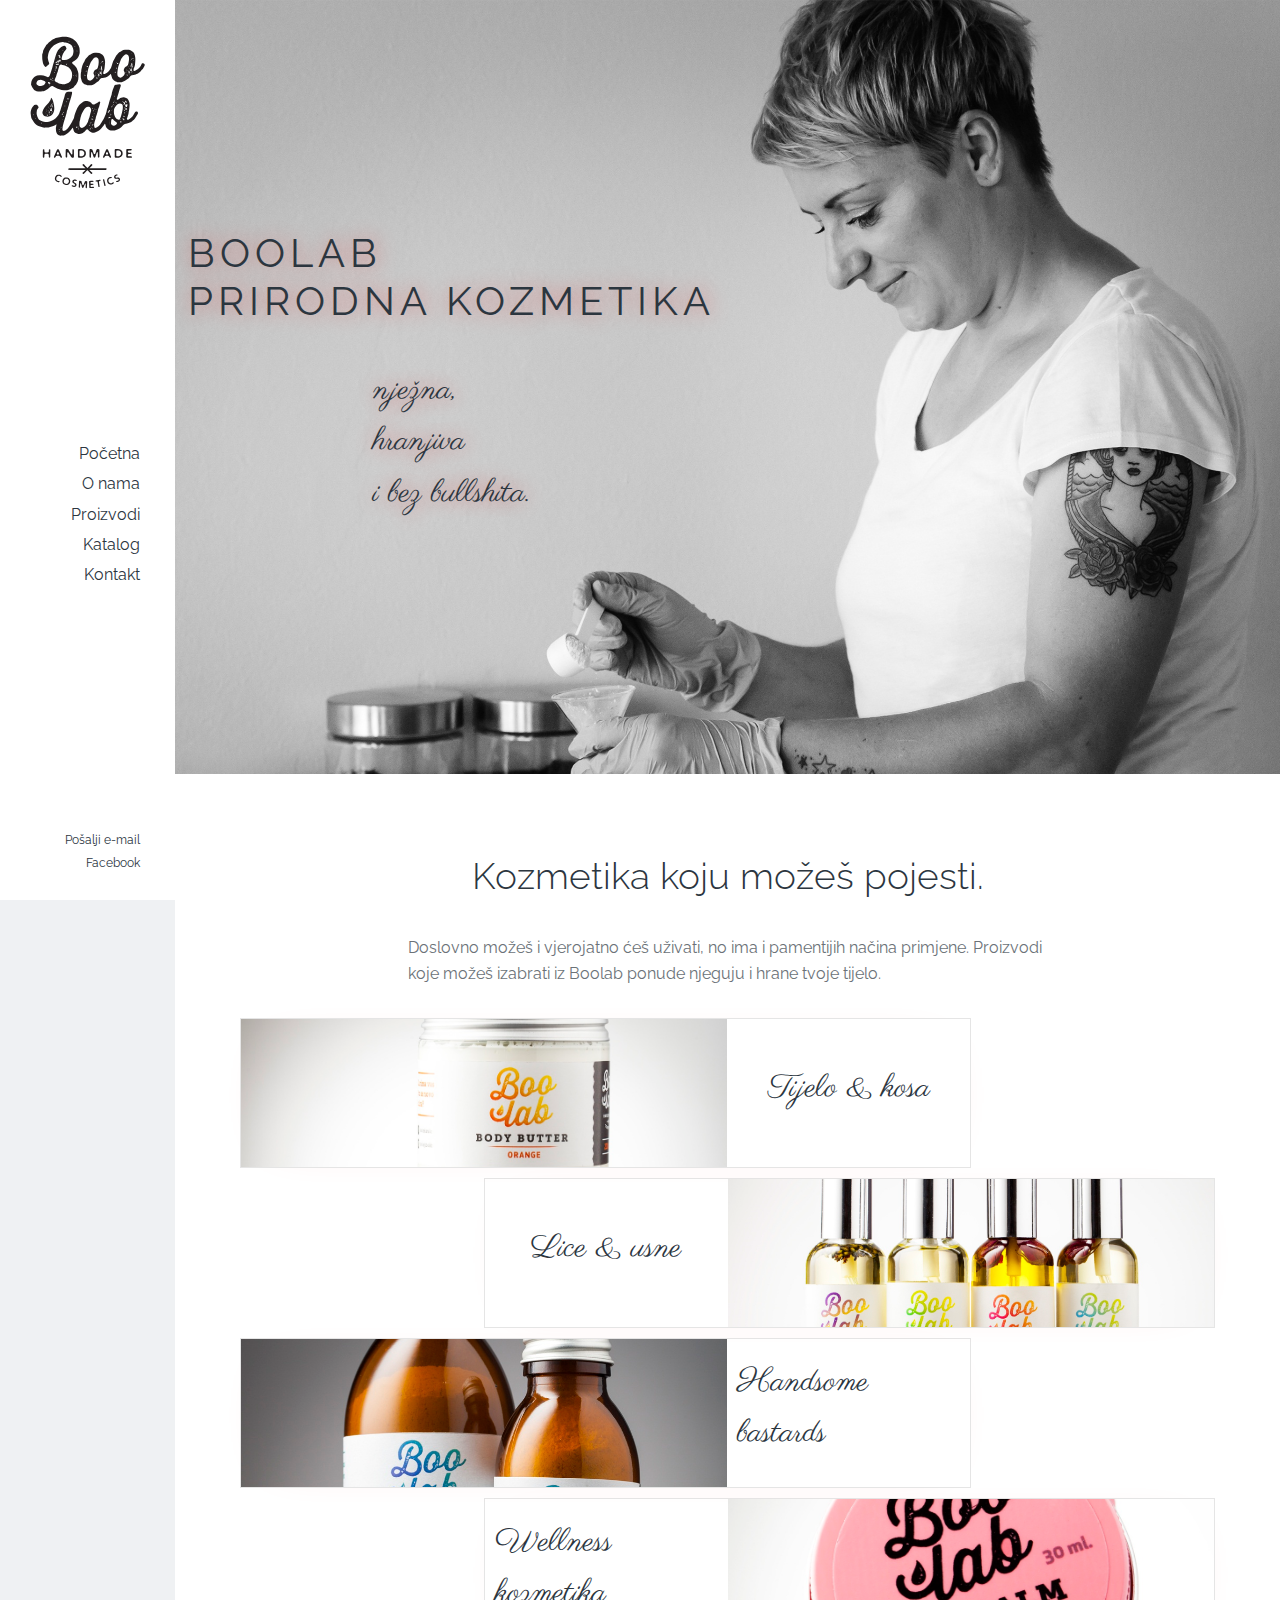
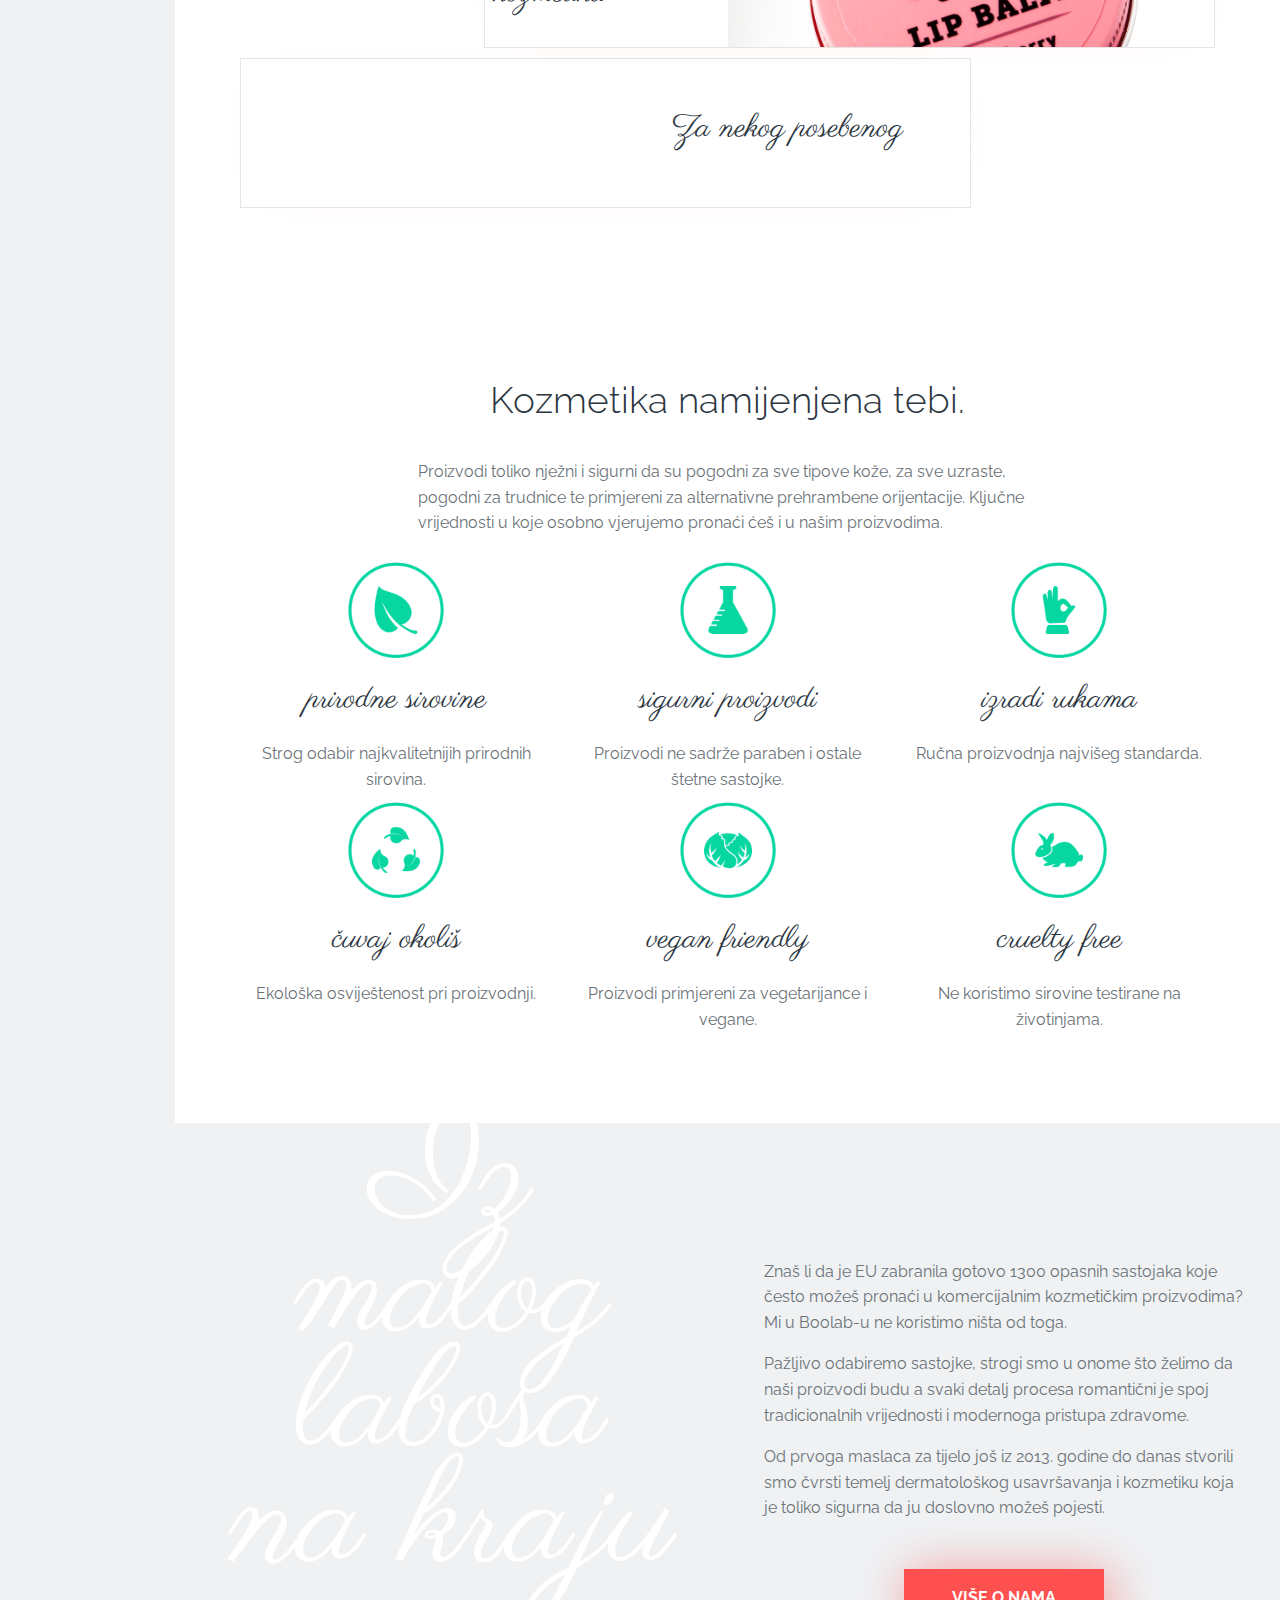
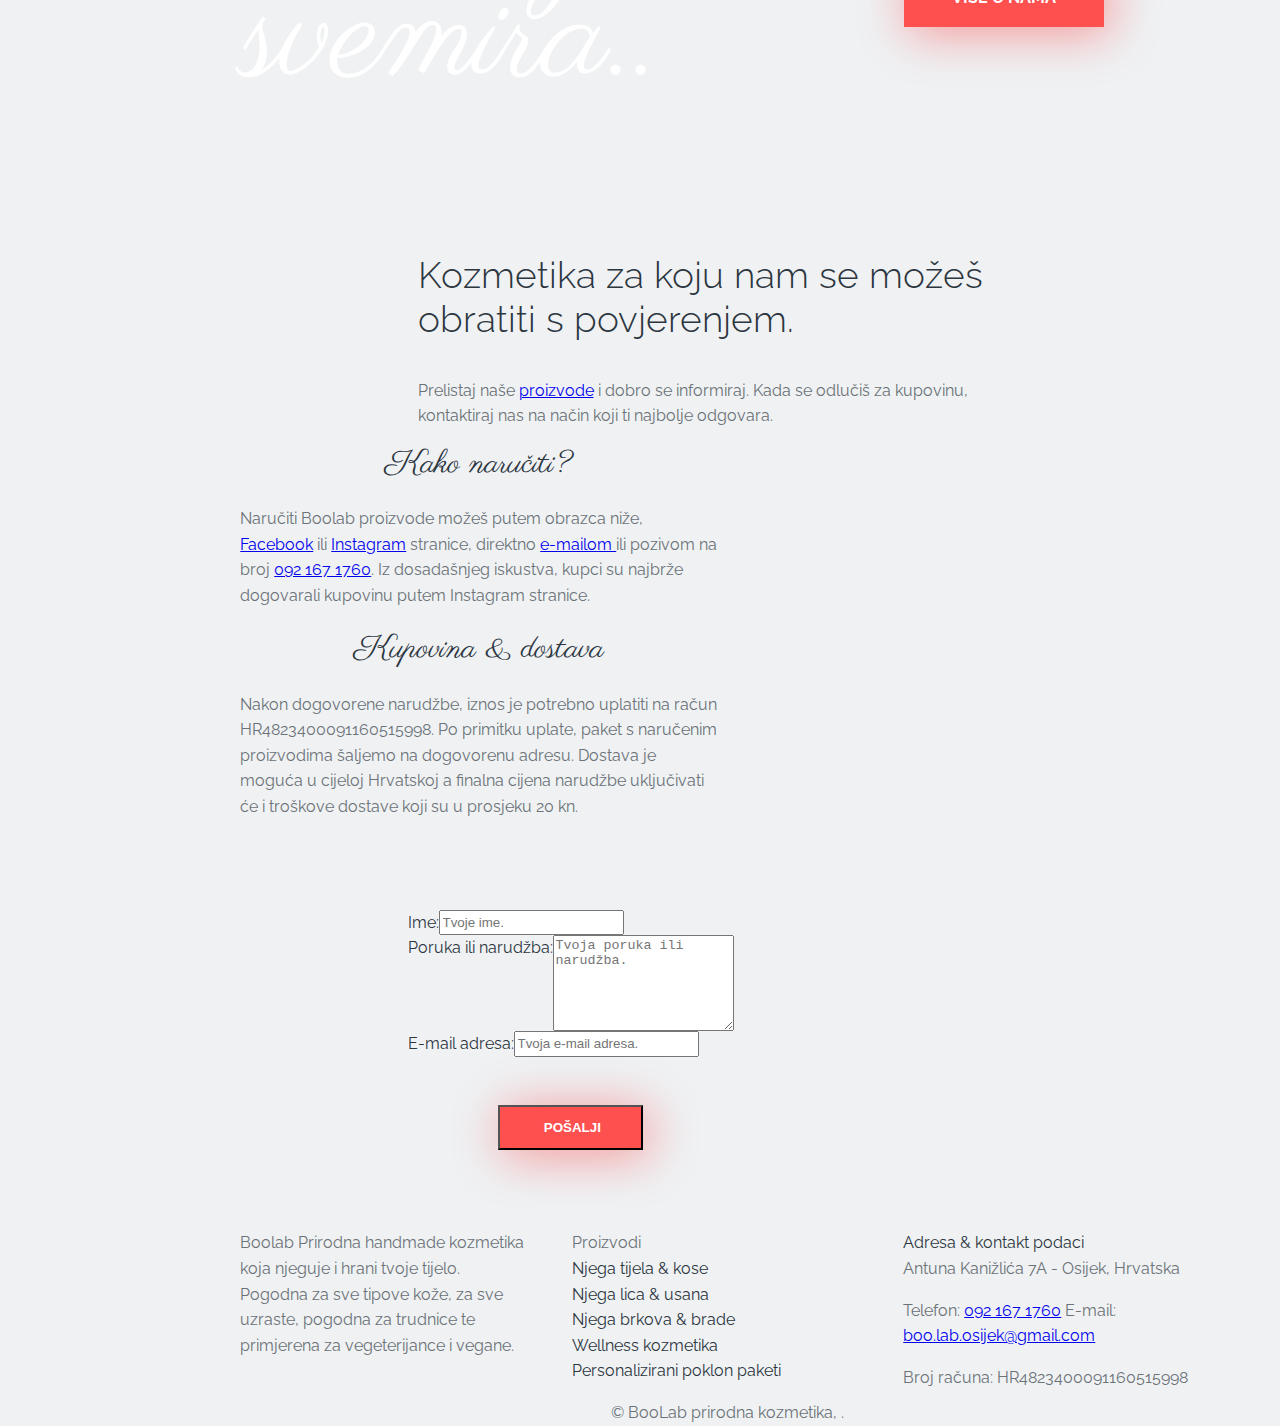
==== index.html @ 15f17dc0 "Final touches & code cleanup second time." ====
<!DOCTYPE html>
<html lang="hr">

<head>
  <meta charset="utf-8">
  <meta name="viewport" content="width=device-width, initial-scale=1.0">
  <meta name="keywords" content="kozmetika, kozmetika za muškarce, handmade, ulje, krema, maslac, boo, lab, boolab, BooLab, ručna izrada, craft, tijelo, lice, usne, vegan friendly, cruelty free, sapun, svijeća, kupka, balzam, šampon, brkovi, brada, koža, češalj, poklon, dar, sigurnost, njega, skrb, kosa, body scrub, umivanje, beard kit, priroda, prirodna, shea, shea maslac, mango, badem, kokos, maslina, maslinovo ulje, vitamin, bronzing, kokos, kokosovo ulje, eterična ulja, wellness, sjaj, elastičnost, ruža, lavanda, limun, menta, shimmer, bath bombs, face steam, facial steam, body oil, hair oil, lip balms, grains, body butter, beard oil, beard balm, beard shampoo, hair pomade, soy candle, soap bar, soja, organski, domaće">
  <meta name="author" content="Danilo 'Elezthee' Bilanoski">
  <meta name="description" content="Boolab prirodna kozmetika ručne proizvodnje uz strog odabir najkvalitetnijih organski uzgojenih sirovina je najbolje što možeš poduzeti za svoje tijelo.">
  <link rel="stylesheet" href="https://use.fontawesome.com/releases/v5.4.1/css/all.css" integrity="sha384-5sAR7xN1Nv6T6+dT2mhtzEpVJvfS3NScPQTrOxhwjIuvcA67KV2R5Jz6kr4abQsz" crossorigin="anonymous">
  <link rel="stylesheet" href="css/style.css">
  <title>BooLab prirodna kozmetika</title>
  <link rel="icon" href="img/favicon.png" type="image/png">
  <meta name="google-site-verification" content="LftZTtr30J1rHG1kzDK2U3AiXMvLd5M04Da7aBlSpcc" />
</head>

<body>

  <!--Header &
Navigation ------------------------------------------------------------------->
  <div class="main-header">
    <div class="mobile-nav">
      <ul>
        <li><a href="index.html">Početna</a></li>
        <li><a href="o-nama.html">O nama</a></li>
        <li><a href="proizvodi.html">Proizvodi</a></li>
        <li><a href="katalog/BooLab_katalog_09_2018.pdf" download="Boolab_katalog">Katalog</a></li>
        <li><a href="index.html#kontakt">Kontakt</a></li>
      </ul>
    </div>
    <header>
      <a href="index.html" class="logo"><img src="img/logo.svg" alt="Boo_lab logotip"></a>
      <nav class="main-nav">
        <ul>
          <li><a href="index.html">Početna</a></li>
          <li><a href="o-nama.html">O nama</a></li>
          <li><a href="proizvodi.html">Proizvodi</a></li>
          <li><a href="katalog/BooLab_katalog_09_2018.pdf" download="Boolab_katalog">Katalog</a></li>
          <li><a href="index.html#kontakt">Kontakt</a></li>
        </ul>
      </nav>
      <div class="header-contact_data">
        <a href="mailto:boo.lab.osijek@gmail.com/">Pošalji e-mail</a>
        <a href="https://hr-hr.facebook.com/martinabooLab/" target="_blank">Facebook</a>
      </div>
      <div class="mobile-toggle">
        <a></a>
      </div>
    </header>
  </div>

  <!--Landing
section ---------------------------------------------------------------------->
  <div class="main-content">
    <section class="main-landing_page">
      <div class="flex-row">
        <div class="col-3 flex-column main-textbox flex-centered">
          <h1 class="text-title text-shaddow">Boolab <span>prirodna kozmetika</span></h1>
          <h2 class="script-subtitle text-shaddow">nježna, <span>hranjiva</span> <span>i bez bullshita.</span></h2>
        </div>
      </div>
    </section>

    <!--Product gropus
section----------------------------------------------------------------------->
    <section class="main-products_section padd-top padd-bottom">
      <div class="grid-wrapper_sm flex-column">
        <article class="product-section_intro flex-column flex-centered">
          <h3 class="text-title">Kozmetika koju možeš pojesti.</h3>
          <p class="text-paragraph">Doslovno možeš i vjerojatno ćeš uživati, no ima i pamentijih načina primjene. Proizvodi koje možeš izabrati iz <strong>Boolab</strong> ponude njeguju i hrane tvoje tijelo.</p>
        </article>
      </div>
      <div class="grid-wrapper_lg flex-column">
        <!-- Product card 1 -->
        <a href="proizvodi.html#kosa-tijelo" target="_blank" class="product-card card-1">
          <div class="product-card_hidden flex-column flex-centered">
            <div class="wrapper_inner">
              <h2 class="text-paragraph">Maslaci za tijelo</h2>
              <h2 class="text-paragraph">Body scrub</h2>
              <h2 class="text-paragraph">Ulja za tijelo & kosu</h2>
            </div>
          </div>
          <div class="product-card_content flex-row">
            <div class="col-4 product-card_image flex-column flex-centered">
            </div>
            <div class="col-2 product-card_description flex-column flex-centered">
              <h2 class="script-subtitle">Tijelo & kosa</h2>
            </div>
          </div>
        </a>
        <!-- Product card 2 -->
        <a href="proizvodi.html#lice-usne" target="_blank" class="product-card card-2">
          <div class="product-card_hidden flex-column flex-centered">
            <div class="wrapper_inner">
              <h2 class="text-paragraph">Kupke za lice</h2>
              <h2 class="text-paragraph">Prah za umivanje</h2>
              <h2 class="text-paragraph">Balzami za usne</h2>
            </div>
          </div>
          <div class="product-card_content flex-row">
            <div class="col-4 product-card_image flex-column flex-centered">
            </div>
            <div class="col-2 product-card_description flex-column flex-centered">
              <h2 class="script-subtitle">Lice & usne</h2>
            </div>
          </div>
        </a>
        <!-- Product card 3 with accent -->
        <a href="proizvodi.html#brkovi-brada" target="_blank" class="product-card product-card_accent card-3">
          <div class="product-card_hidden flex-column flex-centered">
            <div class="wrapper_inner">
              <h2 class="text-paragraph">Balzami, ulja & šamponi <span>za brkove & bradu</span></h2>
              <h2 class="text-paragraph">Pomada za kosu</h2>
              <h2 class="text-paragraph">Beard kit</h2>
            </div>
          </div>
          <div class="product-card_content flex-row">
            <div class="col-4 product-card_image flex-column flex-centered">
            </div>
            <div class="col-2 product-card_description flex-column flex-centered">
              <h2 class="script-subtitle">Handsome bastards</h2>
            </div>
          </div>
        </a>
        <!-- Product card 4 -->
        <a href="proizvodi.html#wellness-kozmetika" target="_blank" class="product-card card-4">
          <div class="product-card_hidden flex-column flex-centered">
            <div class="wrapper_inner">
              <h2 class="text-paragraph">Bombice za kupku</h2>
              <h2 class="text-paragraph">Sapuni</h2>
              <h2 class="text-paragraph">Svijeće od soje</h2>
            </div>
          </div>
          <div class="product-card_content flex-row">
            <div class="col-4 product-card_image flex-column flex-centered">
            </div>
            <div class="col-2 product-card_description flex-column flex-centered">
              <h2 class="script-subtitle">Wellness kozmetika</h2>
            </div>
          </div>
        </a>
        <!-- Product card 5 -->
        <a href="proizvodi.html#poklon-paketi" target="_blank" class="product-card card-5">
          <div class="product-card_hidden flex-column flex-centered">
            <div class="wrapper_inner">
              <h2 class="text-paragraph">Personalizirani poklon paketi</h2>
            </div>
          </div>
          <div class="product-card_content flex-row">
            <div class="col-3 product-card_image flex-column flex-centered">
            </div>
            <div class="col-3 product-card_description flex-column flex-centered">
              <h2 class="script-subtitle">Za nekog posebenog</h2>
            </div>
          </div>
        </a>
      </div>

    </section>
    <!--Key Values
section----------------------------------------------------------------------->
    <section class="main-values_section padd-top padd-bottom">
      <div class="grid-wrapper_sm">
        <div class="flex-row">
          <article class="main-values_intro col-6 flex-column flex-centered">
            <h3 class="text-title">Kozmetika namijenjena tebi.</h3>
            <p class="text-paragraph">Proizvodi toliko nježni i sigurni da su pogodni za sve tipove kože, za sve uzraste, pogodni za trudnice te primjereni za alternativne prehrambene orijentacije. Ključne vrijednosti u koje osobno vjerujemo pronaći
              ćeš i u našim proizvodima.</p>
          </article>
        </div>
      </div>
      <div class="grid-wrapper_lg">
        <div class="flex-row">
          <!-- Value item 1 -->
          <figure class="col-2 value-item">
            <img src="img/values_natural.png" alt="Sličica lista koji simbolizira korištenje prirodnih sirovina organske i eko proizvodnje." width="96px" height="96px">
            <figcaption class="value-body flex-column flex-centered">
              <h2 class="script-subtitle">prirodne sirovine</h2>
              <p class="text-paragraph">Strog odabir najkvalitetnijih prirodnih sirovina.</p>
            </figcaption>
          </figure>
          <!-- Value item 2 -->
          <figure class="col-2 value-item">
            <img src="img/values_healthy.png" alt="Laboratorijska bočica koja simbolizira korištenje sigurnih sastojaka uz strogo izbjegavanje parabena i ostalih otrovnih sirovina." width="96px" height="96px">
            <figcaption class="value-body flex-column flex-centered">
              <h2 class="script-subtitle">sigurni proizvodi</h2>
              <p class="text-paragraph">Proizvodi ne sadrže paraben i ostale štetne sastojke.</p>
            </figcaption>
          </figure>
          <!-- Value item 3 -->
          <figure class="col-2 value-item">
            <img src="img/values_handmade.png" alt="Sličica ruke koja simbolizira ručnu 'handmade' proizvodnju prirodne kozmetike" width="96px" height="96px">
            <figcaption class="value-body flex-column flex-centered">
              <h2 class="script-subtitle">izradi rukama</h2>
              <p class="text-paragraph">Ručna proizvodnja najvišeg standarda.</p>
            </figcaption>
          </figure>
          <!-- Value item 4 -->
          <figure class="col-2 value-item">
            <img src="img/values_ecology.png" alt="Oznaka za recikliranje koja simbolizira ekološki pristup poizvodnji uz korištenje biorazgradivih sastojaka." width="96px" height="96px">
            <figcaption class="value-body flex-column flex-centered">
              <h2 class="script-subtitle">čuvaj okoliš</h2>
              <p class="text-paragraph">Ekološka osviještenost pri proizvodnji.</p>
            </figcaption>
          </figure>
          <!-- Value item 5 -->
          <figure class="col-2 value-item">
            <img src="img/values_vegan.png" alt="Sličica kupusa koja simbolizira kozmetiku sigurnu za vegeterijance i vegane." width="96px" height="96px">
            <figcaption class="value-body flex-column flex-centered">
              <h2 class="script-subtitle">vegan friendly</h2>
              <p class="text-paragraph">Proizvodi primjereni za vegetarijance i vegane.</p>
            </figcaption>
          </figure>
          <!-- Value item 6 -->
          <figure class="col-2 value-item">
            <img src="img/values_cruelty.png" alt="Sličica zeca koja simbolizira prijateljski stav prema životinjama te izbjegavanje testiranja na životinjama." width="96px" height="96px">
            <figcaption class="value-body flex-column flex-centered">
              <h2 class="script-subtitle">cruelty free</h2>
              <p class="text-paragraph">Ne koristimo sirovine testirane na životinjama.</p>
            </figcaption>
          </figure>
        </div>
      </div>
    </section>

    <!--About
section----------------------------------------------------------------------->
    <section class="main-about_section padd-top padd-bottom">
      <div class="flex-row">
        <div class="col-3 about-section_left">
          <div class="grid-wrapper_inner">
            <p class="script-title">Iz malog labosa na kraju svemira..</p>
          </div>
        </div>
        <div class="col-3">
          <article class="grid-wrapper_inner flex-column flex-centered">
            <p class="text-paragraph">Znaš li da je EU zabranila gotovo 1300 opasnih sastojaka koje često možeš pronaći u komercijalnim kozmetičkim proizvodima? Mi u Boolab-u ne koristimo ništa od toga.</p>
            <p class="text-paragraph">Pažljivo odabiremo sastojke, strogi smo u onome što želimo da naši proizvodi budu a svaki detalj procesa romantični je spoj tradicionalnih vrijednosti i modernoga pristupa zdravome.</p>
            <p class="text-paragraph">Od prvoga maslaca za tijelo još iz 2013. godine do danas stvorili smo čvrsti temelj dermatološkog usavršavanja i kozmetiku koja je toliko sigurna da ju doslovno možeš pojesti.</p>
            <a class="button" href="o-nama.html" target="_blank">Više o nama</a>
          </article>
        </div>
      </div>
    </section>

    <!--Contact
section----------------------------------------------------------------------->
    <section id="kontakt" class="main-contact_section padd-top padd-bottom">
      <div class="grid-wrapper_sm">
        <div class="flex-row">
          <article class="main-contact_intro col-6 flex-column flex-centered">
            <h3 class="text-title">Kozmetika za koju nam se možeš obratiti s povjerenjem.</h3>
            <p class="text-paragraph">Prelistaj naše <a href="proizvodi.html" target="_blank">proizvode</a> i dobro se informiraj. Kada se odlučiš za kupovinu, kontaktiraj nas na način koji ti najbolje odgovara.</p>
          </article>

        </div>
      </div>
      <div class="grid-wrapper_lg">
        <div class="flex-row">
          <article class="main-contact_info col-3 flex-column flex-centered">
            <h2 class="script-subtitle">Kako naručiti?</h2>
            <p class="text-paragraph">Naručiti Boolab proizvode možeš putem obrazca niže, <a href="https://hr-hr.facebook.com/martinabooLab/" target="_blank">Facebook</a> ili <a href="https://www.instagram.com/martina_boolab/?hl=hr" target="_blank">Instagram</a>
              stranice, direktno <a href="mailto:boo.lab.osijek@gmail.com">e-mailom </a>ili pozivom na broj <a href="tel:+385921671760">092 167 1760</a>. Iz dosadašnjeg iskustva, kupci su najbrže dogovarali kupovinu putem Instagram stranice.</p>
            <h2 class="script-subtitle">Kupovina & dostava</h2>
            <p class="text-paragraph">Nakon dogovorene narudžbe, iznos je potrebno uplatiti na račun HR4823400091160515998. Po primitku uplate, paket s naručenim proizvodima šaljemo na dogovorenu adresu. Dostava je moguća u cijeloj Hrvatskoj a
              finalna cijena narudžbe uključivati će i troškove dostave koji su u prosjeku 20 kn.</p>
          </article>
          <article class="main-contact_links col-3 flex-column flex-centered">
            <div class="flex-row">
              <a href="https://hr-hr.facebook.com/martinabooLab/" target="_blank" class="contact-link col-2">
                <i class="fab fa-facebook-square"></i>
              </a>
              <a href="https://www.instagram.com/martina_boolab/?hl=hr" target="_blank" class="contact-link col-4">
                <i class="fab fa-instagram"></i>
              </a>
            </div>
            <div class="flex-row">
              <a href="mailto:boo.lab.osijek@gmail.com" class="contact-link col-3">
                <i class="fas fa-envelope"></i>
              </a>
              <a href="tel:+385921671760" class="contact-link col-3">
                <i class="fas fa-phone-square"></i>
              </a>
            </div>
          </article>
        </div>
        <div class="grid-wrapper_sm">
          <div class="flex-row padd-top">
            <!--FORM (thanks to dwyl for js trickery & Google mail.app integration) -->
            <form class="gform contact-form" id="gform" action="https://script.google.com/macros/s/AKfycbzzh1Z7afoiQoSeABOTJ0D2zauWRU8Dv4blUNUDszcJxIrRfc50/exec">
              <div class="form-elements flex-column">
                <div class="form-name flex-row">
                  <label for="name">Ime: </label>
                  <input type="text" name="name" id="name" placeholder="Tvoje ime.">
                </div>
                <div class="form-message flex-row">
                  <label for="message">Poruka ili narudžba:</label>
                  <textarea name="message" id="message" rows="6" placeholder="Tvoja poruka ili narudžba."></textarea>
                </div>
                <div class="form-email flex-row">
                  <label for="email">E-mail adresa:</label>
                  <input type="email" name="email" id="email" value="" required placeholder="Tvoja e-mail adresa." />
                  <span class="email-invalid" style="display:none">Molimo unesi ispravnu e-mail adresu</span>
                </div>
                <button class="button-success button">
                  <i class="fa fa-paper-plane"></i>&nbsp;Pošalji
                </button>
              </div>
              <!-- Poruka za uspješno slanje -->
              <div class="thankyou_message" style="display:none;">
                <h2><em>Hvala ti na javljanju!</em> Poruka je uspješno poslana.
                  Javimo se povratno za tren.</h2>
              </div>
            </form>
          </div>
        </div>
      </div>
    </section>
    <!--Footer----------------------------------------------------------------------->
    <footer>
      <div class="grid-wrapper_lg">
        <div class="flex-row">
          <article class="footer-sections col-2">
            <h1 class="text-paragraph footer-title">Boolab <span>Prirodna handmade kozmetika koja njeguje i hrani tvoje tijelo.</span></h1>
            <p class="text-paragraph">Pogodna za sve tipove kože, za sve uzraste, pogodna za trudnice te primjerena za vegeterijance i vegane.</p>
          </article>
          <article class="footer-sections col-2">
            <h2 class="text-paragraph footer-title">Proizvodi</h2>
            <ul>
              <li><a href="proizvodi.html#kosa-tijelo">Njega tijela & kose</a></li>
              <li><a href="proizvodi.html#lice-usne">Njega lica & usana</a></li>
              <li><a href="proizvodi.html#brkovi-brada">Njega brkova & brade</a></li>
              <li><a href="proizvodi.html#wellness-kozmetika">Wellness kozmetika</a></li>
              <li><a href="proizvodi.html#poklon-paketi">Personalizirani poklon paketi</a></li>
            </ul>
          </article>
          <article class="footer-sections footer-contact col-2">
            <h2 class="footer-title">Adresa & kontakt podaci</h2>
            <p class="text-paragraph">Antuna Kanižlića 7A - Osijek, Hrvatska</p>
            <p class="text-paragraph">Telefon: <a href="tel:+385921671760">092 167 1760</a><span>
                E-mail: <a href="mailto:boo.lab.osijek@gmail.com">boo.lab.osijek@gmail.com</a></span>
              <p class="text-paragraph">Broj računa: HR4823400091160515998</p>
          </article>
        </div>
        <div class="footer-social_media grid-wrapper_sm flex-row">
          <a href="https://hr-hr.facebook.com/martinabooLab/" class="footer-social_links">
            <i class="fab fa-facebook-square"></i>
          </a>
          <a href="https://www.instagram.com/martina_boolab/?hl=hr" class="footer-social_links">
            <i class="fab fa-instagram"></i>
          </a>
          <a href="mailto:boo.lab.osijek@gmail.com/" class="footer-social_links">
            <i class="fas fa-envelope"></i>
          </a>
          <a href="tel:+385921671760" class="footer-social_links">
            <i class="fas fa-phone-square"></i>
          </a>
        </div>
        <div class="footer-copy_outro flex-row flex-centered">
          <p class="text-paragraph">&copy BooLab prirodna kozmetika, <span class="footer-date"></span>.</p>
        </div>
      </div>
    </footer>
  </div>
  <script src="js/main.js" charset="utf-8"></script>
  <script src="js/form_handler.js" charset="utf-8"></script>
</body>

</html>
---- css/style.css ----
/*
MEMO:

    font-family: 'Raleway', sans-serif;
    font-family: 'Parisienne', cursive;




  Color Scheme
    Header - always white

    Background colors & Text
      Dark (bg & text): #2c363f
      Lighter (bg): #d7d9d7
      Light (bg): #eff1f3
      Light text: #fff

    Accent colors
      First: #ff5050
      Second: #06d6a0

*/

/****** IMPORTS *******/

@import url('https://fonts.googleapis.com/css?family=Parisienne|Raleway:300,400,700');
/****** Defaults & Resets *******/

*, *::before, *::after {
  box-sizing: border-box;
}
html, body, div, span, iframe,
h1, h2, h3, h4, h5, h6, p, a, cite, code,
del, img, strong, b, u, i, ol, ul, li,
fieldset, form, label, legend,
table, caption, tbody, tfoot, thead, tr, th, td,
article, aside, canvas, details, embed,
figure, figcaption, footer, header, hgroup,
menu, nav, output, section, mark, audio, video {
	margin: 0;
	padding: 0;
	border: 0;
	font-size: 100%;
	font: inherit;
	vertical-align: baseline;
}
body {
  font-family: 'Raleway', sans-serif;
  line-height: 1.6;
  background-color: #eff1f3;
  color: #2c363f;
  font-size: 16px;
}
img {
  max-width: 100%;
  display: block;
}
ul, ol {
  list-style: none;
}
li > a {
  text-decoration: none;
  color: inherit;
}

/****** Modules *******/

/*** Layout &
Grid Components***/

/*
Grid row with max 6 colums per unit in general.
Specific use-case with side by side articles:
  Size 320*2(main columns with 10px margins)
  +135px sidebar
  = 775px breaking point
*/
.grid-wrapper_sm {
  width: 640px;
  max-width: 90%;
  height: 100%;
  margin: 0 auto;
}
.grid-wrapper_lg {
  width: 1280px;
  max-width: 90%;
  height: 100%;
  margin: 0 auto;
}
.grid-wrapper_inner {
  max-width: 90%;
  height: 100%;
  margin: 0 auto;
}
.padd-top {
  padding-top: 5rem;
}
.padd-bottom {
  padding-bottom: 5rem;
}

/*Row Containers*/
.flex-row {
  display: flex;
  flex-direction: row;
  flex-wrap: wrap;
  height: 100%;
}
.flex-column {
  display: flex;
  flex-direction: column;
  flex-wrap: wrap;
}
.flex-centered {
  justify-content: center;
  align-items: center;
}
.flex-left {
  justify-content: flex-start;
  align-items: flex-center;
}
.flex-right {
  justify-content: flex-end;
  align-items: center;
}

/*Square Columns*/
.col-1, .col-2, .col-3, .col-4, .col-5, .col-6 {
  padding: 0 10px 10px 10px;
}
.col-6 {
  flex: 0 0 calc(100% / 6 * 6);
}
.col-5 {
  flex: 0 0 calc(100% / 6 * 5);
}
.col-4 {
  flex: 0 0 calc(100% / 6 * 4);
}
.col-3 {
  flex: 0 0 calc(100% / 6 * 3);
}
.col-2 {
  flex: 0 0 calc(100% / 6 * 2);
}
.col-1 {
  flex: 0 0 calc(100% / 6 * 1);
}

@media screen and (max-width: 1280px) {
  .col-1, .col-5 {
    flex: 0 0 calc(100% / 3);
  }
}

@media screen and (max-width: 850px) {
  .col-1, .col-2, .col-3, .col-4, .col-5 {
    flex: 0 0 50%;
  }
}

@media screen and (max-width: 640px) {

  .flex-row, .flex-column {
    display: block;
    height: auto;
  }
  .flex-centered, .flex-right {
    text-align: center;
  }

}

/*** Image Modifiers ***/
.bleacher, .darkener {
  background-color: rgba(255, 255, 255, 0.3);
  height: 100%;
  width: 100%;
}
.darkener {
  background-color: rgba(0, 0, 0, 0.6)
}

/*** Typography ***/

p + p {
    padding-top: 1rem;
}
* + p {
    padding-top: 1rem;
}
p + * {
    padding-top: 1rem;
}
p {
    padding-top: 0px;
}
.script-title {
  font-family: 'Parisienne', cursive;
  color: white;
  line-height: 0.8;
  padding-bottom: 4rem;
  font-size: 9rem;
  text-align: center;
}
.script-subtitle {
  font-family: 'Parisienne', cursive;
  font-size: 2rem;
  font-weight: 300;
  padding-bottom: 0.5em;
}
.text-title {
  font-size: 2.3rem;
  line-height: 1.2;
  padding-bottom: 1em;
  font-weight: 300;
}
.text-subtitle {
  font-size: 1.5em;
  line-height: 1.3;
  color: #fff;
  text-align: center;
  font-weight: 300;
}
.text-paragraph {
  color: #6b7278;
}

.text-shaddow {
  text-shadow: 2px 0 20px rgba(255, 0, 0, 0.4);
}
.highlighter {
  background-color: #fff;
  color: #06d6a0;
  border-radius: 10%;
  padding: 0 5px;
}

/*** Buttons ***/

.button {
  display: block;
  align-self: center;
  text-decoration: none;
  font-weight: bold;
  color: #fff;
  background-color: #ff5050;
  padding: 1em 3em;
  text-transform: uppercase;
  transition: ease-in-out 250ms;
  margin-top: 3rem;
  box-shadow: 5px 5px 50px rgba(255,0,0,0.4);
}
.button:hover, .button:focus {
  color: #fff;
  background-color: #2c363f;
  box-shadow: none;
}

/****** Main
Styles *******/

.main-content {
  margin-left: 175px;
  height: auto;
  overflow-x: hidden;
}
@media screen and (max-width: 850px) {
  .main-content {
    margin-left: 0;
  }
}

/*** Header ***/
.main-header {
  position: relative;
}
.main-header header {
  background-color: white;
  width: 175px;
  position: fixed;
  height: 100vh;
  display: flex;
  flex-direction: column;
  justify-content: space-between;
  text-align: right;
  /* box-shadow: 1px 1px 5px rgba(0, 0, 0, 0.2); */
}
.logo {
  padding: 25px 0;
}
.main-nav, .header-contact_data {
  padding: 0 35px 25px 25px;
  line-height: 1.9;
}
.main-nav a {
  transition: all 0.2s ease-in-out;
  display: block;
}
.main-nav a:hover, .main-nav a:focus {
  color: #06d6a0;
  font-weight: bold;
}
.header-contact_data {
  margin: 0;
  font-size: 12px;
}
.header-contact_data > a {
  text-decoration: none;
  color: inherit;
  display: block;
}
.header-contact_data > a:hover {
  color: #ff5050;
  font-weight: bold;
}

/** Mobile toggle **/
.mobile-toggle {
  display: none;
  height: 50px;
  width: 40px;
  /* background-color: pink; */
  margin-right: 25px;
  align-items: center;
  cursor: pointer;
  transition: all 0.2s ease-in-out;
}
.mobile-toggle span,
.mobile-toggle span::before,
.mobile-toggle span::after {
  content: "";
  display: block;
  height: 2px;
  width: 100%;
  background-color: #333;
  position: relative;
}
.mobile-toggle span::before {
  top: 13px;
}
.mobile-toggle span::after {
  bottom: 15px;
}
.mobile-toggle.is-open {
  transform-origin: center;
  transform: rotate(90deg);
}

/** Mobile Navlist **/
.mobile-nav {
  background-color: white;
  text-align: center;
  position: absolute;
  width: 100%;
  transform: translateY(-100%);
  transition: all 0.3s ease-in-out;

}
.mobile-nav a {
  display: block;
  padding: 20px 0;
}

@media screen and (max-width: 850px) {
  .main-header header {
    display: flex;
    position: relative;
    flex-direction: row;
    align-items: center;
    height: auto;
    width: 100vw;
    padding: 10px 0;
  }
  .logo {
    min-width: 70px;
    margin-bottom: -7px;
    padding:0 0 0 7px;
  }
  .main-nav {
    display: none;
  }
  .header-contact_data {
    display: none;
  }
  .mobile-toggle {
    display: flex;
  }
  .is-open {
    transform: translateY(0);
  }
}

/*** Landing
Section ***/
.main-landing_page {
  background-image: url(../img/hero_bg.jpg);
  background-position: 60% 50%;
  background-size: cover;
  background-attachment: fixed;
  height: 86vh;
}
.main-textbox {
  height: 100%;
}
.main-textbox .text-title {
  text-transform: uppercase;
  font-weight: 400;
  letter-spacing: 5px;
  font-size: 2.5rem;
}
.main-textbox span {
  display: block;
}


/*** Product Groups
Section ***/
.main-products_section {
  background-color: #ffF;
}
.product-section_intro {
  padding-bottom: 2rem;
}
.product-card {
  height: 150px;
  width: calc(75% - 15px);
  margin: 0 10px 10px 10px;
  padding: 0;
  overflow: hidden;
  position: relative;
  border: 1px solid rgba(0,0,0,0.1);
  text-decoration: none;
  color: inherit;
  box-shadow: 1px 2px 50px -40px rgba(255,0,0,0.3);
  transition: transform, box-shadow ease-in-out 500ms;
}
.product-card:hover {
  box-shadow: 30px 0px 60px -40px rgba(255,0,0,0.3);
}
.product-card:nth-of-type(even):hover {
  box-shadow: -30px 0px 60px -40px rgba(255,0,0,0.3);
}
.product-card:nth-of-type(even) {
  align-self: flex-end;
}

.product-card_image {
  background-position: center;
  background-size: 100%;
  background-repeat: no-repeat;
  align-items: flex-start;
}

.card-1 .product-card_image {
  background-image: url(../img/products/products_bodybutters.jpg);
}
.card-2 .product-card_image {
  background-image: url(../img/products/products_bodyoils.jpg);
  order: 2;
}
.card-3 .product-card_image {
  background-image: url(../img/products/products_facegrains.jpg);
}
.card-4 .product-card_image {
  background-image: url(../img/products/products_lipbalms.jpg);
  order: 2;
}

.product-card_hidden {
  background-color:;
  position: absolute;
  top: 0;
  bottom: 0;
  left: 66.6%;
  right: 0;
  text-align: center;
  transform: translateX(100%);
  transition: ease-in-out 500ms;
}
.product-card:nth-of-type(even) .product-card_hidden {
  transform: translateX(-300%);
}
.product-card_content {
  transition: ease-in-out 500ms;
}
.product-card:hover .product-card_hidden {
  transform: translateX(0);
}
.product-card:nth-of-type(even):hover .product-card_hidden {
  transform: translateX(-200%)
}
.product-card:hover .product-card_content {
  transform: translateX(-33.3%);
}
.product-card:nth-of-type(even):hover .product-card_content {
  transform: translateX(33.3%);
}
.product-card_description > h2 {
  padding: 0;
}

/*** Key Values
Section ***/
.main-values_section {
  background-color: #fff;
}
.main-values_intro p {
  padding-bottom: 1em;
}
.value-body {
  text-align: center;
}
.value-item > img {
  margin: 0 auto 1em auto;
}
.value-body > p {
  padding-bottom: 0;
}

/*** About
Section ***/

.main-about_section .script-subtitle {
  color: #fff;
  font-size: 3.5rem;
  line-height: 1.2;
  text-align: right;
}
.about-section_left {
  background-image: url(../img/about_block_1b.jpg);
  background-position: center;
  background-size: cover;
  background-repeat: no-repeat;
  background-attachment:;
  margin-top: -5rem;
  margin-bottom: -5rem;
}
@media screen and (max-width: 640px) {
  .about-section_left {
    margin-bottom: 2rem;
    height: 400px;
  }
  .main-about_section .text-subtitle {
    text-align: center;
  }
}
  /* transform: rotate(-10deg);
  box-shadow: 2px 5px 5px grey;
  margine ugasiti kada cols pada na single*/

/*** About
Section ***/

.main-promo_block {
  background-image: url(../img/promo_block1.jpg);
  background-position: center;
  background-size: cover;
  background-repeat: no-repeat;
  background-attachment: fixed;
  background-color: #fff;
}
.main-promo_block p {
  color: #fff;
}
.main-promo_block .text-title {
  font-size: 3.5rem;
  line-height: 1.2;
  text-align: center;
}

/* MEMO -----
1. Srediti padding za cols - maknuti s title scripta sve osim bottom, ugraditi top i bottop 5em za sve cols, bocne ostaviti kakve jesu, širinu regulirati wrapperom.
2. About u dva reda, dva citata, prvi kratka povijest, drugi ističe kvalitetu proizvoda, završiti s linijom ključnih vrijednosti.
3. Razmisliti o bojama - green zamjeniti nekakvom purple plavom??
*/
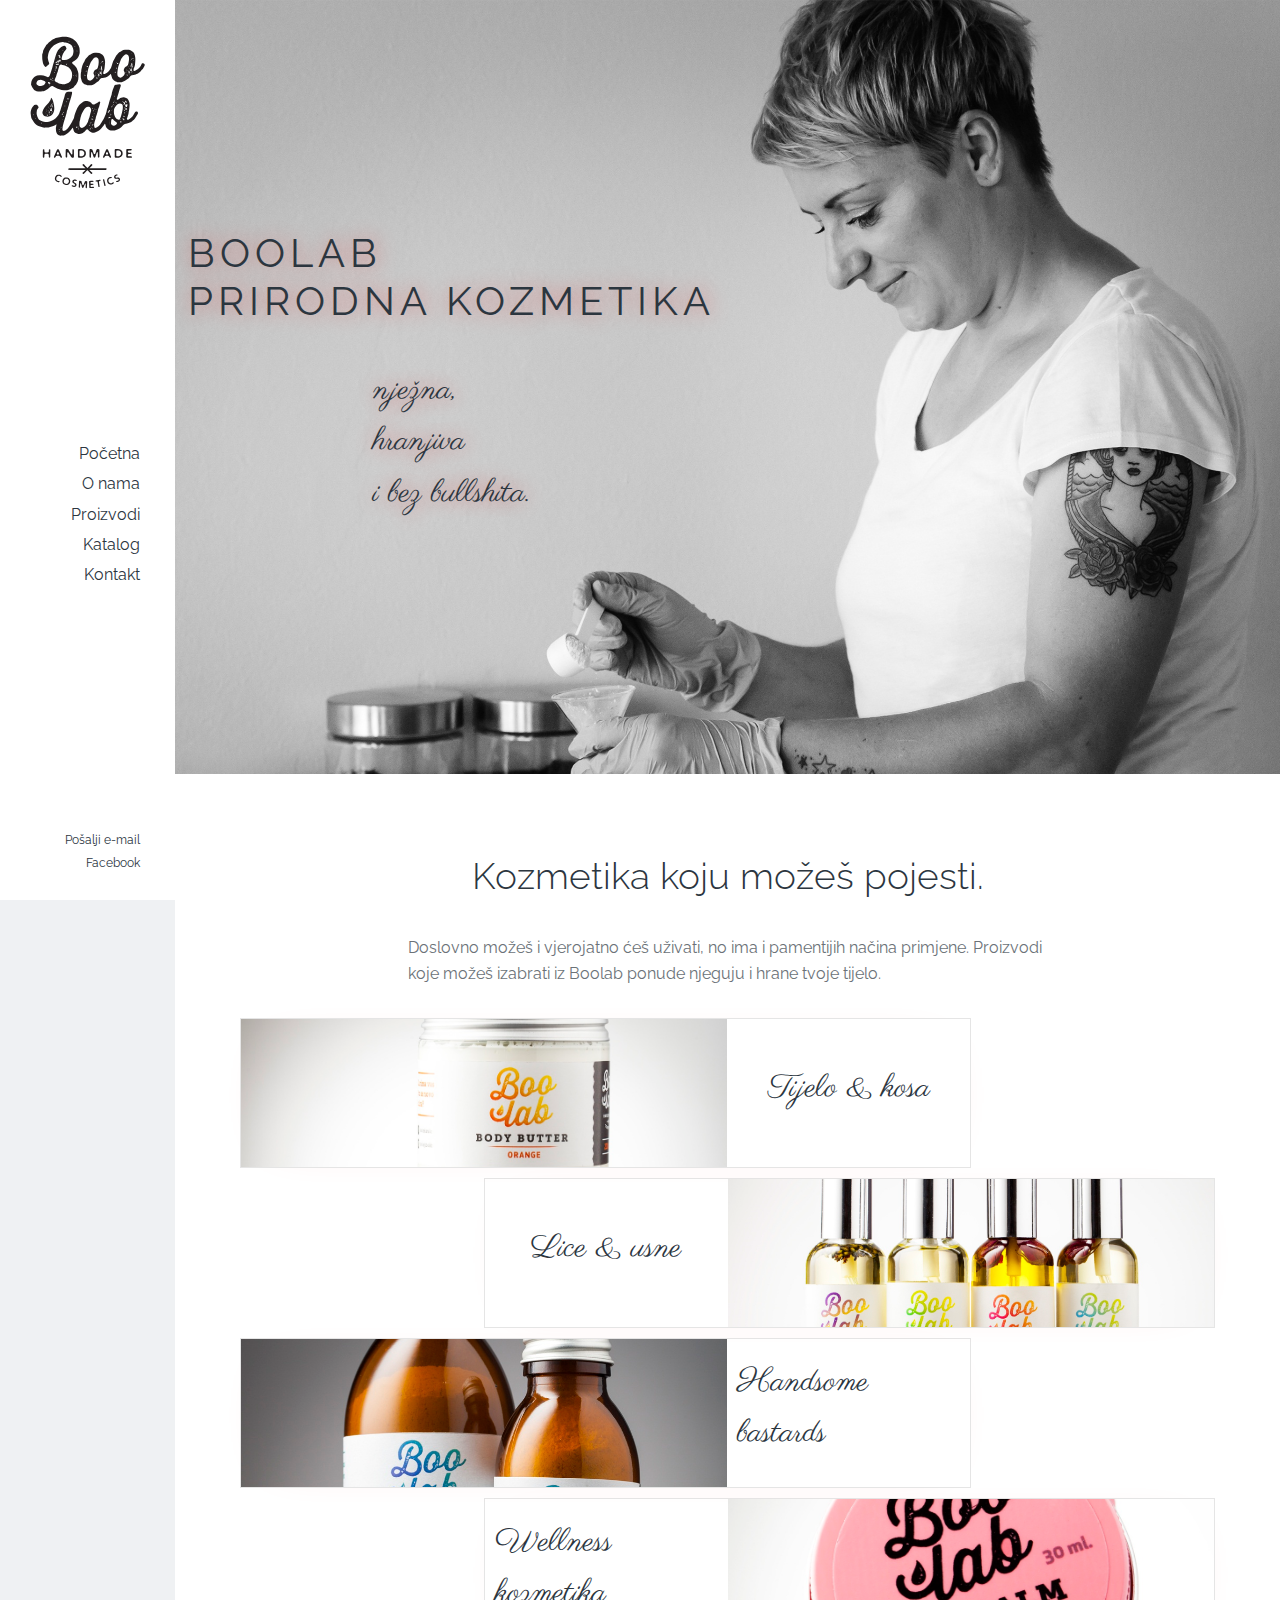
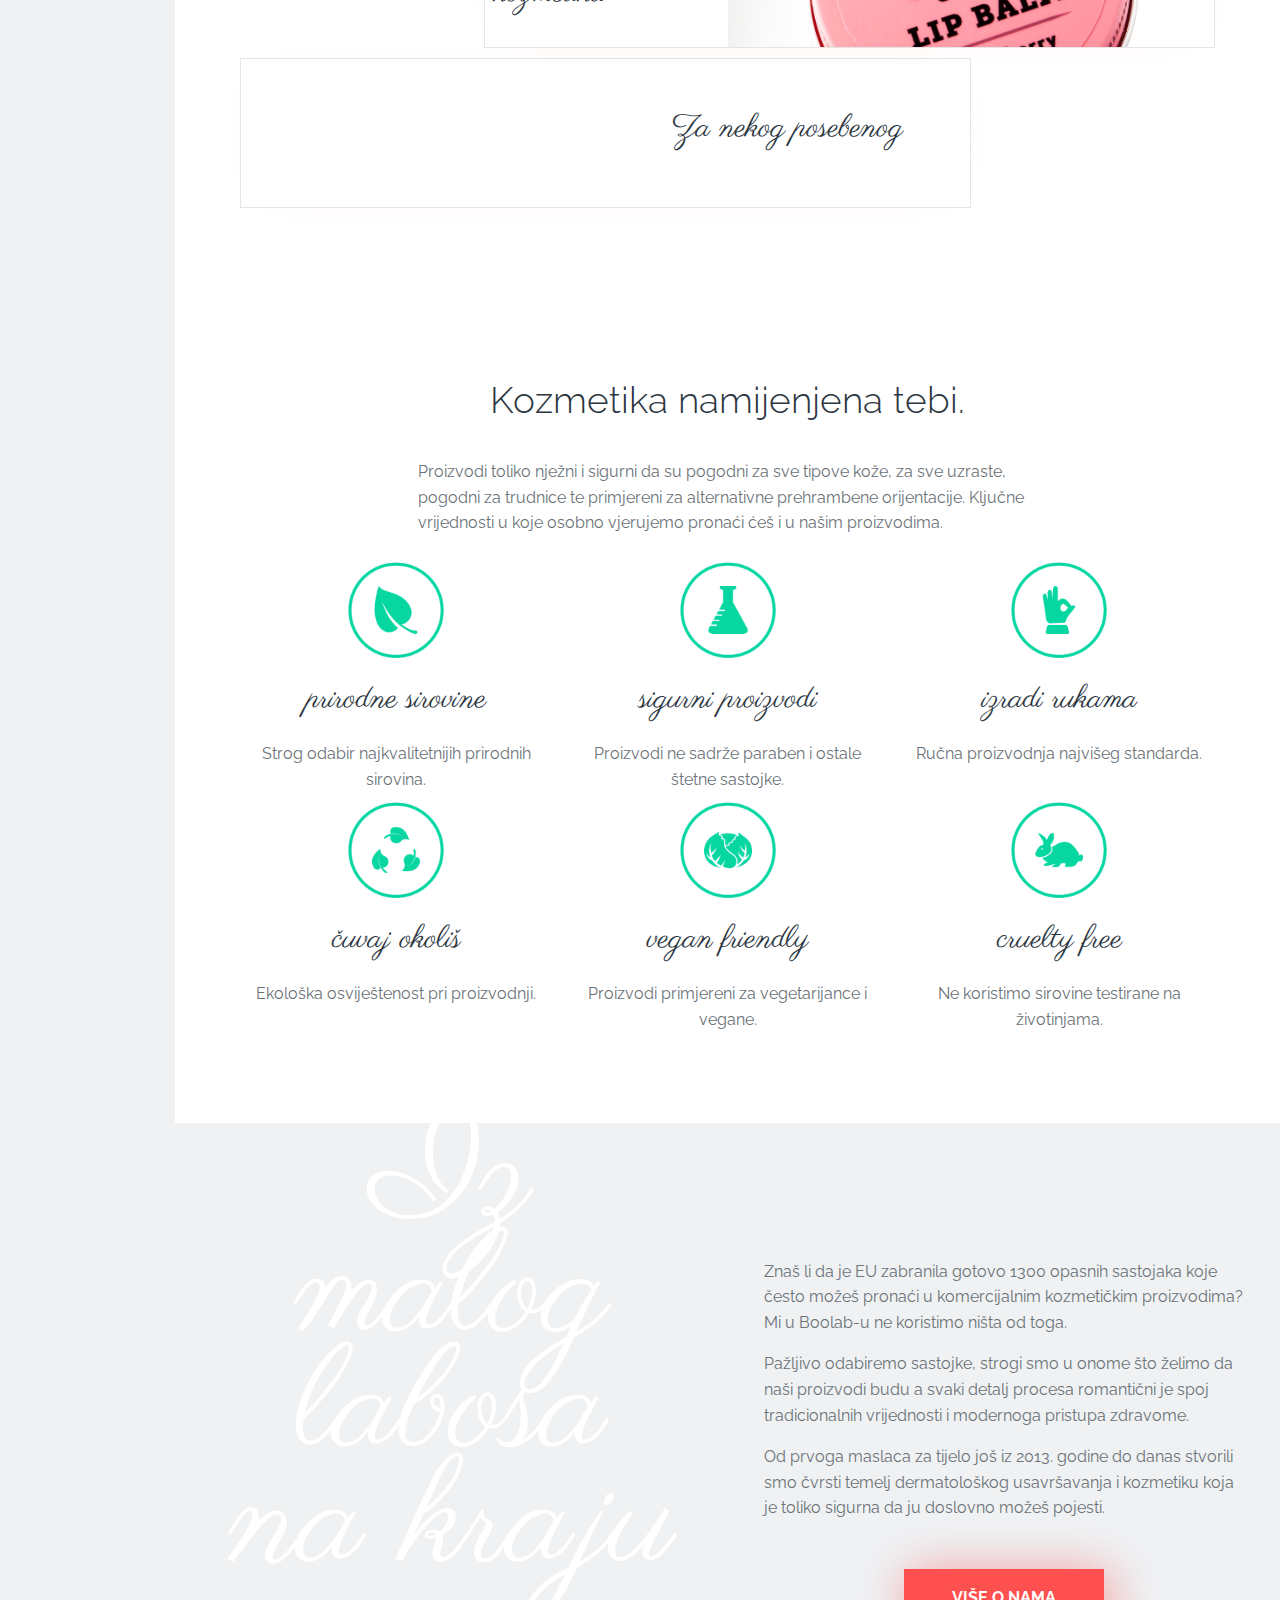
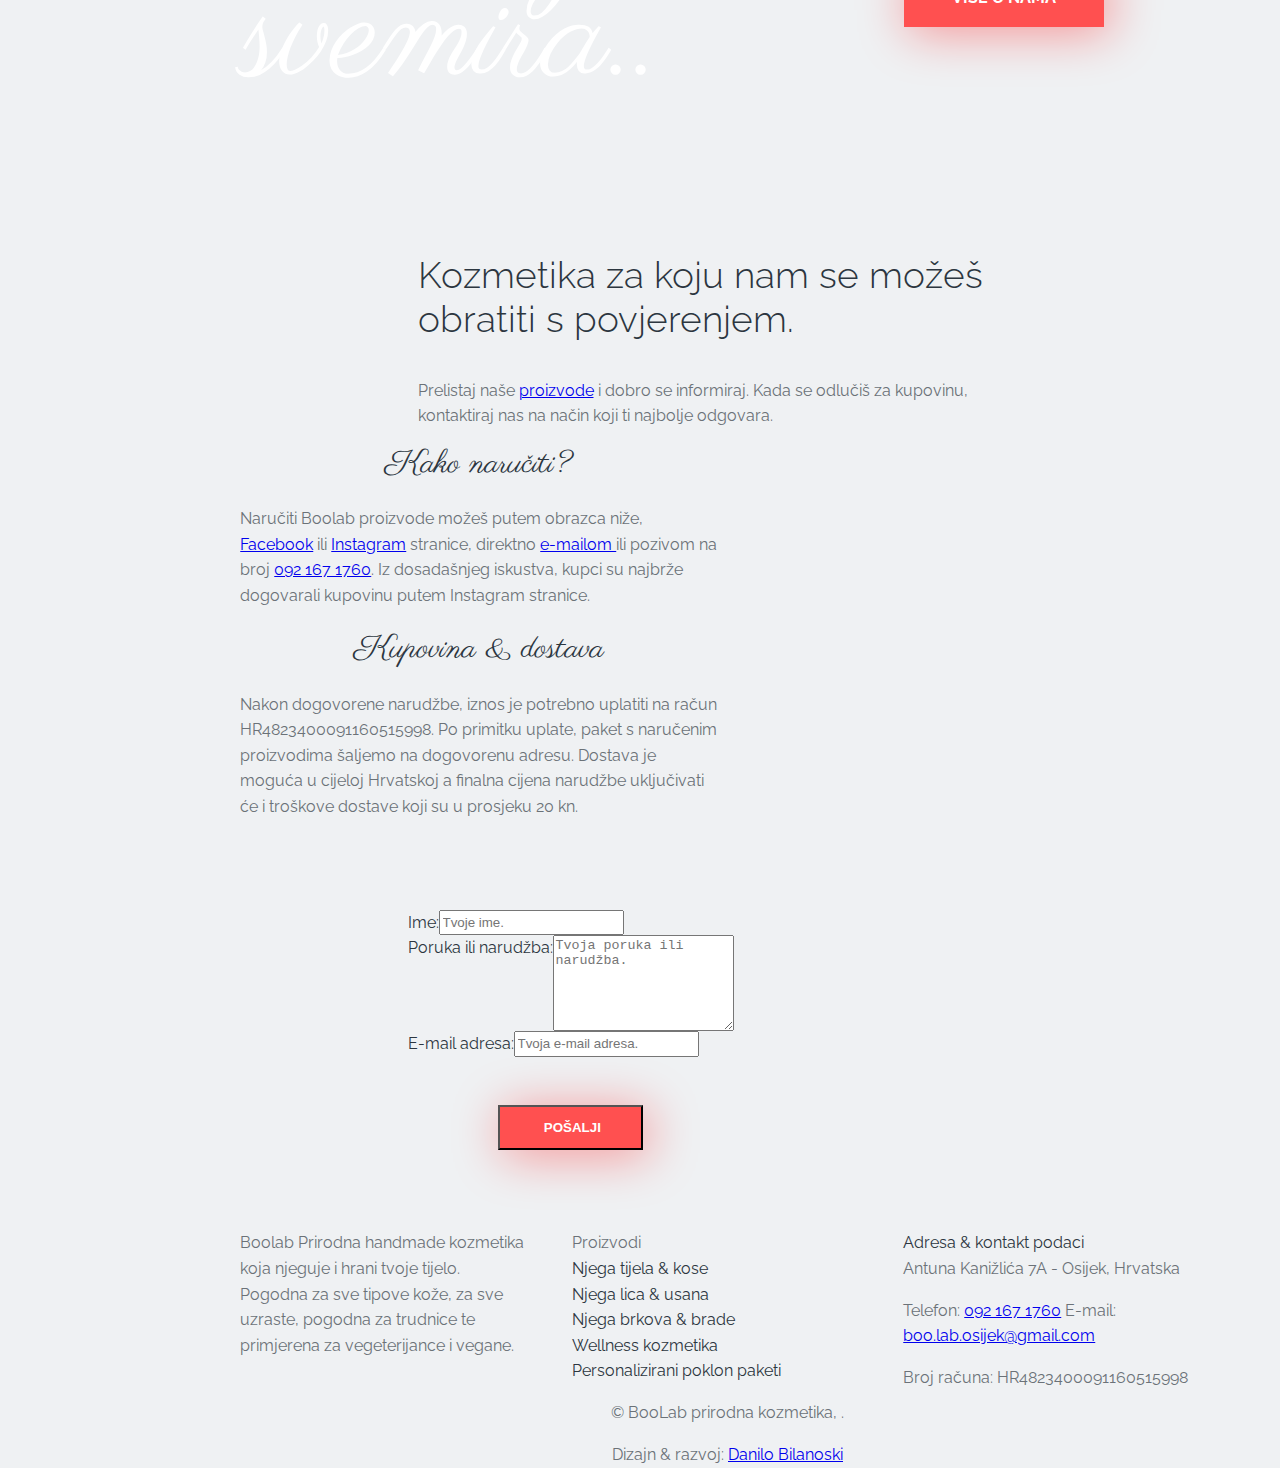
==== commit abcdaa5b: "Spell check & small content corrections." ====
--- a/index.html
+++ b/index.html
@@ -1,17 +1,41 @@
 <!DOCTYPE html>
-<html lang="hr">
+<html lang="hr" itemscope itemtype="http://schema.org/HealthAndBeautyBusiness">
 
 <head>
   <meta charset="utf-8">
   <meta name="viewport" content="width=device-width, initial-scale=1.0">
-  <meta name="keywords" content="kozmetika, kozmetika za muškarce, handmade, ulje, krema, maslac, boo, lab, boolab, BooLab, ručna izrada, craft, tijelo, lice, usne, vegan friendly, cruelty free, sapun, svijeća, kupka, balzam, šampon, brkovi, brada, koža, češalj, poklon, dar, sigurnost, njega, skrb, kosa, body scrub, umivanje, beard kit, priroda, prirodna, shea, shea maslac, mango, badem, kokos, maslina, maslinovo ulje, vitamin, bronzing, kokos, kokosovo ulje, eterična ulja, wellness, sjaj, elastičnost, ruža, lavanda, limun, menta, shimmer, bath bombs, face steam, facial steam, body oil, hair oil, lip balms, grains, body butter, beard oil, beard balm, beard shampoo, hair pomade, soy candle, soap bar, soja, organski, domaće">
+  <meta name="keywords" content="boolab kozmetika, kozmetika, kozmetika za muškarce, handmade, ulje, krema, maslac, boo, lab, boolab, BooLab, boo-lab, boo.lab, bio, eko, ručna izrada, craft, tijelo, lice, usne, vegan friendly, cruelty free, sapun, svijeća, kupka, balzam, šampon, brkovi, brada, koža, češalj, poklon, dar, sigurnost, njega, skrb, kosa, body scrub, umivanje, beard kit, priroda, prirodna, shea, shea maslac, mango, badem, kokos, maslina, maslinovo ulje, vitamin, bronzing, kokos, kokosovo ulje, eterična ulja, wellness, sjaj, elastičnost, ruža, lavanda, limun, menta, shimmer, bath bombs, face steam, facial steam, body oil, hair oil, lip balms, grains, body butter, beard oil, beard balm, beard shampoo, hair pomade, soy candle, soap bar, soja, organski, domaće">
   <meta name="author" content="Danilo 'Elezthee' Bilanoski">
   <meta name="description" content="Boolab prirodna kozmetika ručne proizvodnje uz strog odabir najkvalitetnijih organski uzgojenih sirovina je najbolje što možeš poduzeti za svoje tijelo.">
+
+  <!-- Global site tag (gtag.js) - Google Analytics -->
+  <script async src="https://www.googletagmanager.com/gtag/js?id=UA-135308317-1"></script>
+  <script>
+    window.dataLayer = window.dataLayer || [];
+    function gtag(){dataLayer.push(arguments);}
+    gtag('js', new Date());
+
+    gtag('config', 'UA-135308317-1');
+  </script>
+
   <link rel="stylesheet" href="https://use.fontawesome.com/releases/v5.4.1/css/all.css" integrity="sha384-5sAR7xN1Nv6T6+dT2mhtzEpVJvfS3NScPQTrOxhwjIuvcA67KV2R5Jz6kr4abQsz" crossorigin="anonymous">
   <link rel="stylesheet" href="css/style.css">
   <title>BooLab prirodna kozmetika</title>
+
+  <!-- Schema.org markup -->
+  <meta itemprop="name" content="Boolab prirodna kozmetika">
+  <meta itemprop="description" content="Boolab prirodna handmade kozmetika najbolje je što možeš poduzeti za svoje tijelo.">
+  <meta itemprop="image" content="img/hero_bg.jpg"> 
+
+  <!-- Open graph data (FB) -->
+  <meta property="og:title" content="Boolab prirodna kozmetika">
+  <meta property="og:url" content="https://boolab.hr/">
+  <meta property="og:image" content="img/hero_bg.jpg">
+  <meta property="og:description" content="Boolab prirodna handmade kozmetika najbolje je što možeš poduzeti za svoje tijelo.">
+  <meta property="og:site_name" content="Boolab.hr">
+  
   <link rel="icon" href="img/favicon.png" type="image/png">
-  <meta name="google-site-verification" content="LftZTtr30J1rHG1kzDK2U3AiXMvLd5M04Da7aBlSpcc" />
+  <meta name="google-site-verification" content="LftZTtr30J1rHG1kzDK2U3AiXMvLd5M04Da7aBlSpcc"/>
 </head>
 
 <body>
@@ -19,23 +43,23 @@
   <!--Header &
 Navigation ------------------------------------------------------------------->
   <div class="main-header">
-    <div class="mobile-nav">
+    <div class="mobile-nav navigation">
       <ul>
         <li><a href="index.html">Početna</a></li>
         <li><a href="o-nama.html">O nama</a></li>
         <li><a href="proizvodi.html">Proizvodi</a></li>
-        <li><a href="katalog/BooLab_katalog_09_2018.pdf" download="Boolab_katalog">Katalog</a></li>
+        <li><a href="katalog/BooLab_katalog_02_2019.pdf" download="Boolab_katalog">Katalog</a></li>
         <li><a href="index.html#kontakt">Kontakt</a></li>
       </ul>
     </div>
     <header>
       <a href="index.html" class="logo"><img src="img/logo.svg" alt="Boo_lab logotip"></a>
-      <nav class="main-nav">
+      <nav class="main-nav navigation">
         <ul>
           <li><a href="index.html">Početna</a></li>
           <li><a href="o-nama.html">O nama</a></li>
           <li><a href="proizvodi.html">Proizvodi</a></li>
-          <li><a href="katalog/BooLab_katalog_09_2018.pdf" download="Boolab_katalog">Katalog</a></li>
+          <li><a href="katalog/BooLab_katalog_02_2019.pdf" download="Boolab_katalog.pdf">Katalog</a></li>
           <li><a href="index.html#kontakt">Kontakt</a></li>
         </ul>
       </nav>
@@ -71,6 +95,7 @@
         </article>
       </div>
       <div class="grid-wrapper_lg flex-column">
+
         <!-- Product card 1 -->
         <a href="proizvodi.html#kosa-tijelo" target="_blank" class="product-card card-1">
           <div class="product-card_hidden flex-column flex-centered">
@@ -88,6 +113,7 @@
             </div>
           </div>
         </a>
+
         <!-- Product card 2 -->
         <a href="proizvodi.html#lice-usne" target="_blank" class="product-card card-2">
           <div class="product-card_hidden flex-column flex-centered">
@@ -105,6 +131,7 @@
             </div>
           </div>
         </a>
+
         <!-- Product card 3 with accent -->
         <a href="proizvodi.html#brkovi-brada" target="_blank" class="product-card product-card_accent card-3">
           <div class="product-card_hidden flex-column flex-centered">
@@ -122,6 +149,7 @@
             </div>
           </div>
         </a>
+
         <!-- Product card 4 -->
         <a href="proizvodi.html#wellness-kozmetika" target="_blank" class="product-card card-4">
           <div class="product-card_hidden flex-column flex-centered">
@@ -139,6 +167,7 @@
             </div>
           </div>
         </a>
+
         <!-- Product card 5 -->
         <a href="proizvodi.html#poklon-paketi" target="_blank" class="product-card card-5">
           <div class="product-card_hidden flex-column flex-centered">
@@ -171,30 +200,34 @@
       </div>
       <div class="grid-wrapper_lg">
         <div class="flex-row">
+
           <!-- Value item 1 -->
           <figure class="col-2 value-item">
-            <img src="img/values_natural.png" alt="Sličica lista koji simbolizira korištenje prirodnih sirovina organske i eko proizvodnje." width="96px" height="96px">
+            <img src="img/values_natural.png" alt="Sličica lista koji simbolizira boolab korištenje prirodnih sirovina organske i eko proizvodnje." width="96px" height="96px">
             <figcaption class="value-body flex-column flex-centered">
               <h2 class="script-subtitle">prirodne sirovine</h2>
               <p class="text-paragraph">Strog odabir najkvalitetnijih prirodnih sirovina.</p>
             </figcaption>
           </figure>
+
           <!-- Value item 2 -->
           <figure class="col-2 value-item">
-            <img src="img/values_healthy.png" alt="Laboratorijska bočica koja simbolizira korištenje sigurnih sastojaka uz strogo izbjegavanje parabena i ostalih otrovnih sirovina." width="96px" height="96px">
+            <img src="img/values_healthy.png" alt="Laboratorijska bočica koja simbolizira boolab korištenje sigurnih sastojaka uz strogo izbjegavanje parabena i ostalih otrovnih sirovina." width="96px" height="96px">
             <figcaption class="value-body flex-column flex-centered">
               <h2 class="script-subtitle">sigurni proizvodi</h2>
               <p class="text-paragraph">Proizvodi ne sadrže paraben i ostale štetne sastojke.</p>
             </figcaption>
           </figure>
+
           <!-- Value item 3 -->
           <figure class="col-2 value-item">
-            <img src="img/values_handmade.png" alt="Sličica ruke koja simbolizira ručnu 'handmade' proizvodnju prirodne kozmetike" width="96px" height="96px">
+            <img src="img/values_handmade.png" alt="Sličica ruke koja simbolizira ručnu 'handmade' proizvodnju boolab prirodne kozmetike" width="96px" height="96px">
             <figcaption class="value-body flex-column flex-centered">
               <h2 class="script-subtitle">izradi rukama</h2>
               <p class="text-paragraph">Ručna proizvodnja najvišeg standarda.</p>
             </figcaption>
           </figure>
+
           <!-- Value item 4 -->
           <figure class="col-2 value-item">
             <img src="img/values_ecology.png" alt="Oznaka za recikliranje koja simbolizira ekološki pristup poizvodnji uz korištenje biorazgradivih sastojaka." width="96px" height="96px">
@@ -203,14 +236,16 @@
               <p class="text-paragraph">Ekološka osviještenost pri proizvodnji.</p>
             </figcaption>
           </figure>
+
           <!-- Value item 5 -->
           <figure class="col-2 value-item">
-            <img src="img/values_vegan.png" alt="Sličica kupusa koja simbolizira kozmetiku sigurnu za vegeterijance i vegane." width="96px" height="96px">
+            <img src="img/values_vegan.png" alt="Sličica kupusa koja simbolizira boolab kozmetiku kao sigurnu za vegeterijance i vegane." width="96px" height="96px">
             <figcaption class="value-body flex-column flex-centered">
               <h2 class="script-subtitle">vegan friendly</h2>
               <p class="text-paragraph">Proizvodi primjereni za vegetarijance i vegane.</p>
             </figcaption>
           </figure>
+
           <!-- Value item 6 -->
           <figure class="col-2 value-item">
             <img src="img/values_cruelty.png" alt="Sličica zeca koja simbolizira prijateljski stav prema životinjama te izbjegavanje testiranja na životinjama." width="96px" height="96px">
@@ -286,6 +321,7 @@
         </div>
         <div class="grid-wrapper_sm">
           <div class="flex-row padd-top">
+
             <!--FORM (thanks to dwyl for js trickery & Google mail.app integration) -->
             <form class="gform contact-form" id="gform" action="https://script.google.com/macros/s/AKfycbzzh1Z7afoiQoSeABOTJ0D2zauWRU8Dv4blUNUDszcJxIrRfc50/exec">
               <div class="form-elements flex-column">
@@ -306,12 +342,14 @@
                   <i class="fa fa-paper-plane"></i>&nbsp;Pošalji
                 </button>
               </div>
+
               <!-- Poruka za uspješno slanje -->
               <div class="thankyou_message" style="display:none;">
                 <h2><em>Hvala ti na javljanju!</em> Poruka je uspješno poslana.
                   Javimo se povratno za tren.</h2>
               </div>
             </form>
+            
           </div>
         </div>
       </div>
@@ -356,8 +394,9 @@
             <i class="fas fa-phone-square"></i>
           </a>
         </div>
-        <div class="footer-copy_outro flex-row flex-centered">
+        <div class="footer-copy_outro flex-column flex-centered">
           <p class="text-paragraph">&copy BooLab prirodna kozmetika, <span class="footer-date"></span>.</p>
+          <h2 class="text-paragraph">Dizajn & razvoj: <a href="mailto:danilo.bilanoski@gmail.com">Danilo Bilanoski</a></h2>
         </div>
       </div>
     </footer>
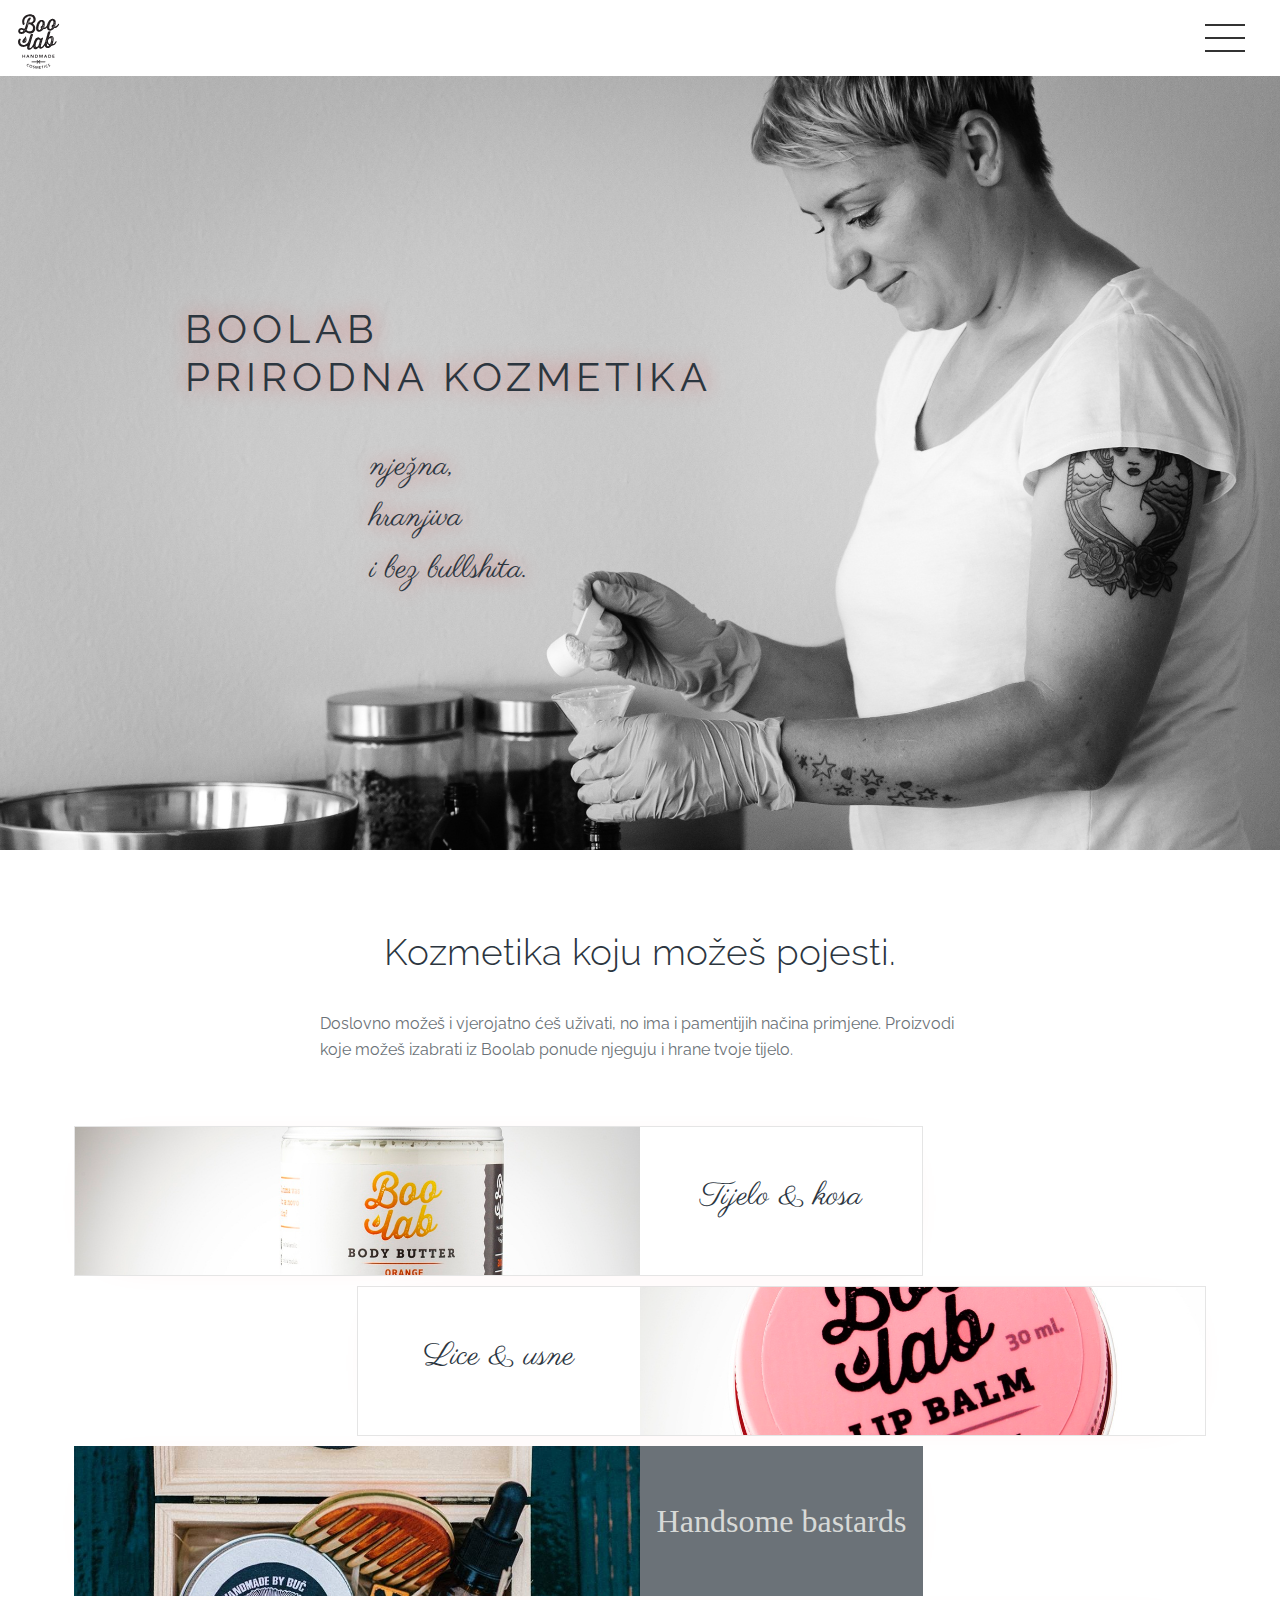
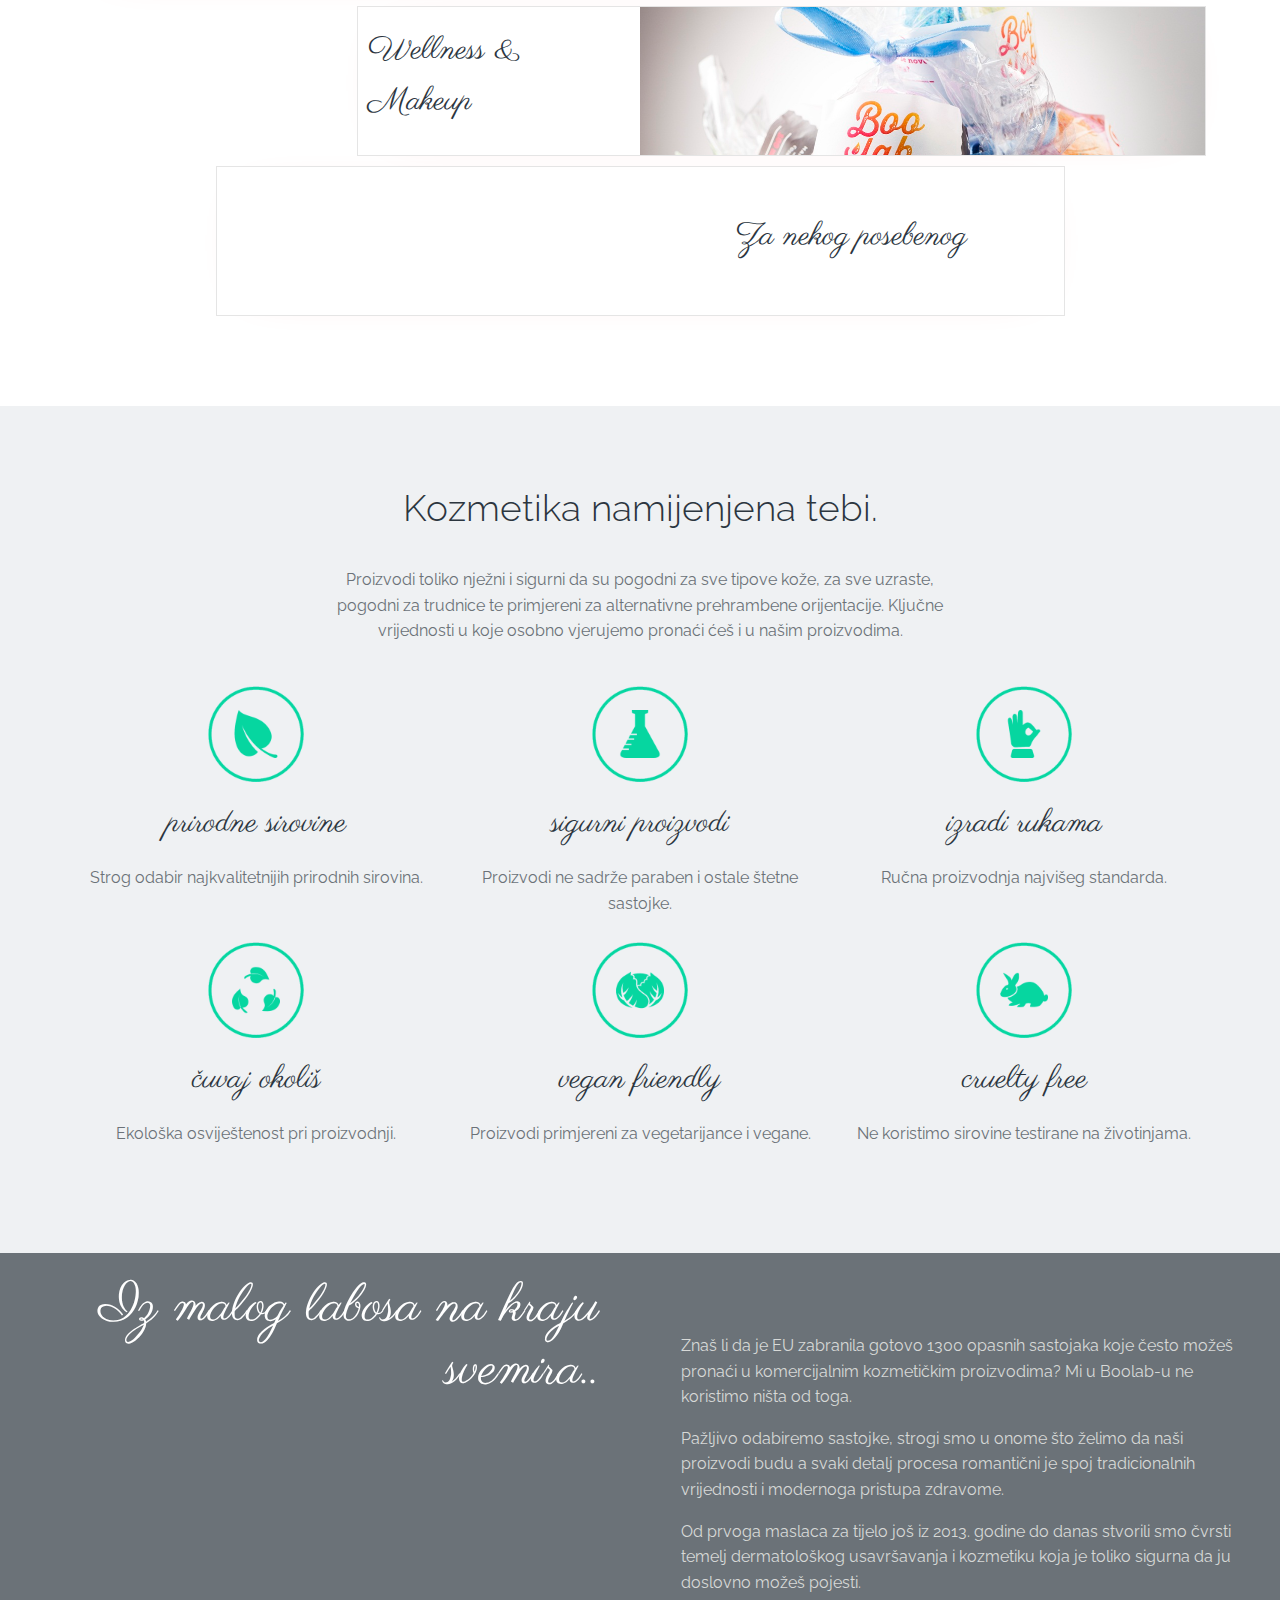
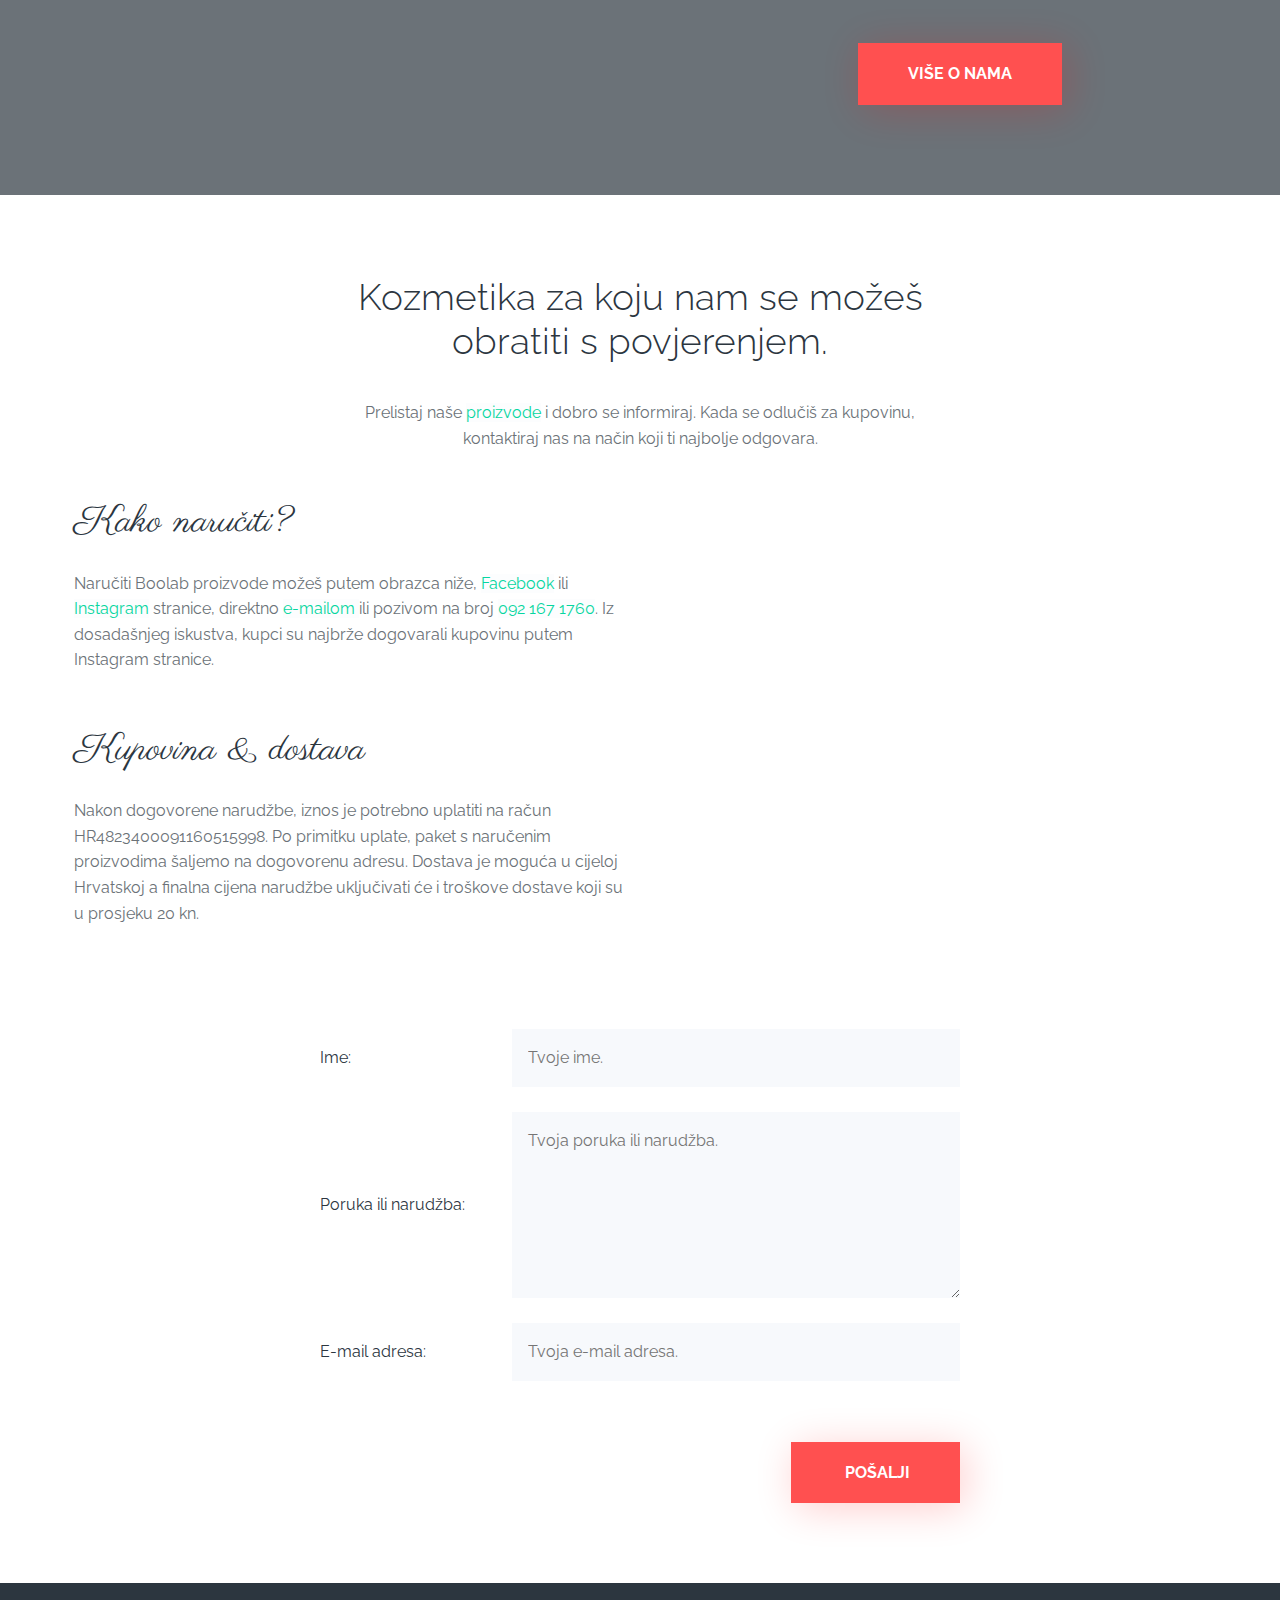
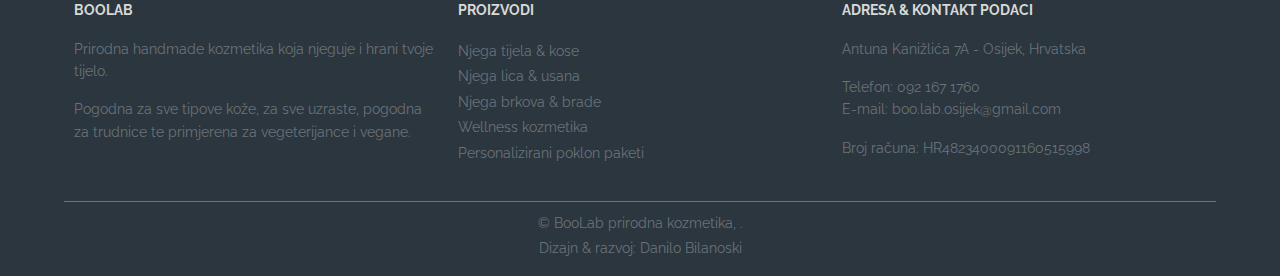
==== commit ee181480: "Content update (makeup cosmetics, doll face cream, tattoo balm), scroll behavior fixed." ====
--- a/index.html
+++ b/index.html
@@ -155,15 +155,15 @@
           <div class="product-card_hidden flex-column flex-centered">
             <div class="wrapper_inner">
               <h2 class="text-paragraph">Bombice za kupku</h2>
-              <h2 class="text-paragraph">Sapuni</h2>
-              <h2 class="text-paragraph">Svijeće od soje</h2>
+              <h2 class="text-paragraph">Sapuni & svijeće</h2>
+              <h2 class="text-paragraph">Dekorativna kozmetika</h2>
             </div>
           </div>
           <div class="product-card_content flex-row">
             <div class="col-4 product-card_image flex-column flex-centered">
             </div>
             <div class="col-2 product-card_description flex-column flex-centered">
-              <h2 class="script-subtitle">Wellness kozmetika</h2>
+              <h2 class="script-subtitle">Wellness & Makeup</h2>
             </div>
           </div>
         </a>
--- a/css/style.css
+++ b/css/style.css
@@ -3,9 +3,7 @@
 
     font-family: 'Raleway', sans-serif;
     font-family: 'Parisienne', cursive;
-
-
-
+    font-family: 'Crushed', cursive;
 
   Color Scheme
     Header - always white
@@ -20,61 +18,84 @@
       First: #ff5050
       Second: #06d6a0
 
+    Alternatives:
+      light text & bg: #f7f9fc
+
 */
-
 /****** IMPORTS *******/
-
-@import url('https://fonts.googleapis.com/css?family=Parisienne|Raleway:300,400,700');
+@import url('https://fonts.googleapis.com/css?family=Parisienne|Crushed|Raleway:300,400,700');
+
 /****** Defaults & Resets *******/
-
 *, *::before, *::after {
-  box-sizing: border-box;
-}
+  -webkit-box-sizing: border-box;
+          box-sizing: border-box;
+}
+
 html, body, div, span, iframe,
 h1, h2, h3, h4, h5, h6, p, a, cite, code,
 del, img, strong, b, u, i, ol, ul, li,
-fieldset, form, label, legend,
+fieldset, form, label, legend, button, input, textarea,
 table, caption, tbody, tfoot, thead, tr, th, td,
 article, aside, canvas, details, embed,
 figure, figcaption, footer, header, hgroup,
 menu, nav, output, section, mark, audio, video {
-	margin: 0;
-	padding: 0;
-	border: 0;
-	font-size: 100%;
-	font: inherit;
-	vertical-align: baseline;
-}
+  margin: 0;
+  padding: 0;
+  border: 0;
+  font-size: 100%;
+  font: inherit;
+  vertical-align: baseline;
+}
+
+::-moz-selection {
+  background: #ff5050;
+  color: #fff;
+}
+
+::selection {
+  background: #ff5050;
+  color: #fff;
+}
+
+html {
+  scroll-behavior: smooth;
+}
+
 body {
   font-family: 'Raleway', sans-serif;
   line-height: 1.6;
   background-color: #eff1f3;
   color: #2c363f;
   font-size: 16px;
-}
+  overflow-x: hidden;
+}
+
+@media screen and (max-width: 640px) {
+  html {
+    font-size: 14px;
+  }
+}
+
 img {
   max-width: 100%;
   display: block;
 }
+
 ul, ol {
   list-style: none;
 }
-li > a {
+
+li>a {
   text-decoration: none;
   color: inherit;
 }
 
 /****** Modules *******/
-
 /*** Layout &
 Grid Components***/
-
 /*
 Grid row with max 6 colums per unit in general.
-Specific use-case with side by side articles:
-  Size 320*2(main columns with 10px margins)
-  +135px sidebar
-  = 775px breaking point
+Braking points at 640px, 850px, 1280px.
 */
 .grid-wrapper_sm {
   width: 640px;
@@ -82,94 +103,157 @@
   height: 100%;
   margin: 0 auto;
 }
+
 .grid-wrapper_lg {
   width: 1280px;
   max-width: 90%;
   height: 100%;
   margin: 0 auto;
 }
+
 .grid-wrapper_inner {
   max-width: 90%;
   height: 100%;
   margin: 0 auto;
 }
+
 .padd-top {
   padding-top: 5rem;
 }
+
 .padd-bottom {
   padding-bottom: 5rem;
 }
 
+@media screen and (max-width: 640px) {
+  .padd-top {
+    padding-top: 3rem;
+  }
+
+  .padd-bottom {
+    padding-bottom: 3rem;
+  }
+}
+
 /*Row Containers*/
 .flex-row {
+  display: -webkit-box;
+  display: -ms-flexbox;
   display: flex;
-  flex-direction: row;
-  flex-wrap: wrap;
+  -webkit-box-orient: horizontal;
+  -webkit-box-direction: normal;
+      -ms-flex-direction: row;
+          flex-direction: row;
+  -ms-flex-wrap: wrap;
+      flex-wrap: wrap;
   height: 100%;
 }
+
 .flex-column {
+  display: -webkit-box;
+  display: -ms-flexbox;
   display: flex;
-  flex-direction: column;
-  flex-wrap: wrap;
-}
+  -webkit-box-orient: vertical;
+  -webkit-box-direction: normal;
+      -ms-flex-direction: column;
+          flex-direction: column;
+  -ms-flex-wrap: wrap;
+      flex-wrap: wrap;
+}
+
 .flex-centered {
-  justify-content: center;
-  align-items: center;
-}
+  -webkit-box-pack: center;
+      -ms-flex-pack: center;
+          justify-content: center;
+  -webkit-box-align: center;
+      -ms-flex-align: center;
+          align-items: center;
+}
+
 .flex-left {
-  justify-content: flex-start;
-  align-items: flex-center;
-}
+  -webkit-box-pack: start;
+      -ms-flex-pack: start;
+          justify-content: flex-start;
+  -webkit-box-align: flex-center;
+      -ms-flex-align: flex-center;
+          align-items: flex-center;
+}
+
 .flex-right {
-  justify-content: flex-end;
-  align-items: center;
+  -webkit-box-pack: end;
+      -ms-flex-pack: end;
+          justify-content: flex-end;
+  -webkit-box-align: center;
+      -ms-flex-align: center;
+          align-items: center;
 }
 
 /*Square Columns*/
 .col-1, .col-2, .col-3, .col-4, .col-5, .col-6 {
   padding: 0 10px 10px 10px;
 }
+
 .col-6 {
-  flex: 0 0 calc(100% / 6 * 6);
-}
+  -webkit-box-flex: 0;
+      -ms-flex: 0 1 calc(100% / 6 * 6);
+          flex: 0 1 calc(100% / 6 * 6);
+}
+
 .col-5 {
-  flex: 0 0 calc(100% / 6 * 5);
-}
+  -webkit-box-flex: 0;
+      -ms-flex: 0 1 calc(100% / 6 * 5);
+          flex: 0 1 calc(100% / 6 * 5);
+}
+
 .col-4 {
-  flex: 0 0 calc(100% / 6 * 4);
-}
+  -webkit-box-flex: 0;
+      -ms-flex: 0 1 calc(100% / 6 * 4);
+          flex: 0 1 calc(100% / 6 * 4);
+}
+
 .col-3 {
-  flex: 0 0 calc(100% / 6 * 3);
-}
+  -webkit-box-flex: 0;
+      -ms-flex: 0 1 calc(100% / 6 * 3);
+          flex: 0 1 calc(100% / 6 * 3);
+}
+
 .col-2 {
-  flex: 0 0 calc(100% / 6 * 2);
-}
+  -webkit-box-flex: 0;
+      -ms-flex: 0 1 calc(100% / 6 * 2);
+          flex: 0 1 calc(100% / 6 * 2);
+}
+
 .col-1 {
-  flex: 0 0 calc(100% / 6 * 1);
+  -webkit-box-flex: 0;
+      -ms-flex: 0 1 calc(100% / 6 * 1);
+          flex: 0 1 calc(100% / 6 * 1);
 }
 
 @media screen and (max-width: 1280px) {
   .col-1, .col-5 {
-    flex: 0 0 calc(100% / 3);
+    -webkit-box-flex: 0;
+        -ms-flex: 0 0 calc(100% / 3);
+            flex: 0 0 calc(100% / 3);
   }
 }
 
 @media screen and (max-width: 850px) {
   .col-1, .col-2, .col-3, .col-4, .col-5 {
-    flex: 0 0 50%;
+    -webkit-box-flex: 0;
+        -ms-flex: 0 0 50%;
+            flex: 0 0 50%;
   }
 }
 
 @media screen and (max-width: 640px) {
-
   .flex-row, .flex-column {
     display: block;
     height: auto;
   }
+
   .flex-centered, .flex-right {
     text-align: center;
   }
-
 }
 
 /*** Image Modifiers ***/
@@ -178,58 +262,72 @@
   height: 100%;
   width: 100%;
 }
+
 .darkener {
   background-color: rgba(0, 0, 0, 0.6)
 }
 
 /*** Typography ***/
-
-p + p {
-    padding-top: 1rem;
-}
-* + p {
-    padding-top: 1rem;
-}
-p + * {
-    padding-top: 1rem;
-}
+p+p {
+  padding-top: 1rem;
+}
+
+*+p {
+  padding-top: 1rem;
+}
+
+p+* {
+  padding-top: 1rem;
+}
+
 p {
-    padding-top: 0px;
-}
+  padding-top: 0px;
+}
+
+article h3+p:first-of-type {
+  padding-bottom: 2rem;
+}
+
 .script-title {
   font-family: 'Parisienne', cursive;
   color: white;
-  line-height: 0.8;
-  padding-bottom: 4rem;
-  font-size: 9rem;
+  line-height: 1.2;
+  padding-bottom: 0.7em;
+  font-size: 3.3rem;
   text-align: center;
 }
+
 .script-subtitle {
   font-family: 'Parisienne', cursive;
   font-size: 2rem;
   font-weight: 300;
   padding-bottom: 0.5em;
 }
+
 .text-title {
   font-size: 2.3rem;
   line-height: 1.2;
   padding-bottom: 1em;
   font-weight: 300;
 }
+
 .text-subtitle {
-  font-size: 1.5em;
+  font-size: 1.5rem;
   line-height: 1.3;
   color: #fff;
   text-align: center;
   font-weight: 300;
 }
+
 .text-paragraph {
   color: #6b7278;
+  font-size: 1rem;
 }
 
 .text-shaddow {
   text-shadow: 2px 0 20px rgba(255, 0, 0, 0.4);
 }
+
 .highlighter {
   background-color: #fff;
   color: #06d6a0;
@@ -237,36 +335,56 @@
   padding: 0 5px;
 }
 
+.color-red {
+  color: #ff5050;
+}
+
 /*** Buttons ***/
-
 .button {
-  display: block;
-  align-self: center;
+  display: inline-block;
+  cursor: pointer;
+  font-size: 1rem;
+  -ms-flex-item-align: center;
+      align-self: center;
   text-decoration: none;
   font-weight: bold;
   color: #fff;
   background-color: #ff5050;
   padding: 1em 3em;
   text-transform: uppercase;
+  -webkit-transition: ease-in-out 250ms;
   transition: ease-in-out 250ms;
   margin-top: 3rem;
-  box-shadow: 5px 5px 50px rgba(255,0,0,0.4);
-}
+  -webkit-box-shadow: 5px 5px 40px rgba(255, 0, 0, 0.2);
+          box-shadow: 5px 5px 40px rgba(255, 0, 0, 0.2);
+  border: 2px solid #ff5050;
+}
+
 .button:hover, .button:focus {
   color: #fff;
   background-color: #2c363f;
-  box-shadow: none;
+  -webkit-box-shadow: none;
+          box-shadow: none;
+  border: 2px solid #2c363f;
+}
+
+.muted-button {
+  background-color: #fff;
+  color: #6b7278;
+  -webkit-box-shadow: none;
+          box-shadow: none;
+  border: 2px solid #ff5050;
 }
 
 /****** Main
 Styles *******/
-
 .main-content {
   margin-left: 175px;
   height: auto;
   overflow-x: hidden;
 }
-@media screen and (max-width: 850px) {
+
+@media screen and (max-width: 1280px) {
   .main-content {
     margin-left: 0;
   }
@@ -275,43 +393,65 @@
 /*** Header ***/
 .main-header {
   position: relative;
-}
+  z-index: 2;
+}
+
 .main-header header {
   background-color: white;
   width: 175px;
   position: fixed;
   height: 100vh;
+  display: -webkit-box;
+  display: -ms-flexbox;
   display: flex;
-  flex-direction: column;
-  justify-content: space-between;
+  -webkit-box-orient: vertical;
+  -webkit-box-direction: normal;
+      -ms-flex-direction: column;
+          flex-direction: column;
+  -webkit-box-pack: justify;
+      -ms-flex-pack: justify;
+          justify-content: space-between;
   text-align: right;
   /* box-shadow: 1px 1px 5px rgba(0, 0, 0, 0.2); */
 }
+
 .logo {
   padding: 25px 0;
 }
+
 .main-nav, .header-contact_data {
   padding: 0 35px 25px 25px;
   line-height: 1.9;
 }
+
 .main-nav a {
+  -webkit-transition: all 0.2s ease-in-out;
   transition: all 0.2s ease-in-out;
   display: block;
 }
+
 .main-nav a:hover, .main-nav a:focus {
   color: #06d6a0;
   font-weight: bold;
 }
+
+.nav-current {
+  color: #06d6a0;
+  font-weight: bold;
+}
+
 .header-contact_data {
   margin: 0;
   font-size: 12px;
 }
-.header-contact_data > a {
+
+.header-contact_data>a {
   text-decoration: none;
   color: inherit;
   display: block;
 }
-.header-contact_data > a:hover {
+
+.header-contact_data>a:hover {
   color: #ff5050;
   font-weight: bold;
 }
@@ -321,15 +461,19 @@
   display: none;
   height: 50px;
   width: 40px;
-  /* background-color: pink; */
-  margin-right: 25px;
-  align-items: center;
+  margin-right: 35px;
+  -webkit-box-align: center;
+      -ms-flex-align: center;
+          align-items: center;
   cursor: pointer;
+  background-color: transparent;
+  -webkit-transition: all 0.2s ease-in-out;
   transition: all 0.2s ease-in-out;
 }
-.mobile-toggle span,
-.mobile-toggle span::before,
-.mobile-toggle span::after {
+
+.mobile-toggle a,
+.mobile-toggle a::before,
+.mobile-toggle a::after {
   content: "";
   display: block;
   height: 2px;
@@ -337,15 +481,20 @@
   background-color: #333;
   position: relative;
 }
-.mobile-toggle span::before {
+
+.mobile-toggle a::before {
   top: 13px;
 }
-.mobile-toggle span::after {
+
+.mobile-toggle a::after {
   bottom: 15px;
 }
+
 .mobile-toggle.is-open {
-  transform-origin: center;
-  transform: rotate(90deg);
+  -webkit-transform-origin: center;
+          transform-origin: center;
+  -webkit-transform: rotate(90deg);
+          transform: rotate(90deg);
 }
 
 /** Mobile Navlist **/
@@ -353,42 +502,68 @@
   background-color: white;
   text-align: center;
   position: absolute;
+  padding-top: 5rem;
+  /* Testirati posvuda, pomak za prikaz cijelog navbara */
   width: 100%;
-  transform: translateY(-100%);
+  -webkit-transform: translateY(-100%);
+          transform: translateY(-100%);
+  -webkit-transition: all 0.3s ease-in-out;
   transition: all 0.3s ease-in-out;
-
-}
+}
+
 .mobile-nav a {
   display: block;
   padding: 20px 0;
-}
-
-@media screen and (max-width: 850px) {
+  -webkit-transition: ease-out 150ms;
+  transition: ease-out 150ms;
+}
+
+.mobile-nav a:hover, .mobile-nav a:focus {
+  background-color: #06d6a0;
+  color: #ffF;
+}
+
+@media screen and (max-width: 1280px) {
   .main-header header {
+    display: -webkit-box;
+    display: -ms-flexbox;
     display: flex;
     position: relative;
-    flex-direction: row;
-    align-items: center;
+    -webkit-box-orient: horizontal;
+    -webkit-box-direction: normal;
+        -ms-flex-direction: row;
+            flex-direction: row;
+    -webkit-box-align: center;
+        -ms-flex-align: center;
+            align-items: center;
     height: auto;
     width: 100vw;
     padding: 10px 0;
   }
+
   .logo {
     min-width: 70px;
     margin-bottom: -7px;
-    padding:0 0 0 7px;
-  }
+    padding: 0 0 0 7px;
+  }
+
   .main-nav {
     display: none;
   }
+
   .header-contact_data {
     display: none;
   }
+
   .mobile-toggle {
+    display: -webkit-box;
+    display: -ms-flexbox;
     display: flex;
   }
+
   .is-open {
-    transform: translateY(0);
+    -webkit-transform: translateY(0);
+            transform: translateY(0);
   }
 }
 
@@ -399,30 +574,81 @@
   background-position: 60% 50%;
   background-size: cover;
   background-attachment: fixed;
+  background-repeat: no-repeat;
+  overflow: hidden;
   height: 86vh;
 }
+
 .main-textbox {
   height: 100%;
 }
+
 .main-textbox .text-title {
   text-transform: uppercase;
   font-weight: 400;
   letter-spacing: 5px;
   font-size: 2.5rem;
 }
+
 .main-textbox span {
   display: block;
 }
 
+@media screen and (max-width: 1300px) {
+  .main-landing_page .flex-row .col-3 {
+    -webkit-box-flex: 0;
+        -ms-flex: 0 0 70%;
+            flex: 0 0 70%;
+  }
+}
+
+@media screen and (max-width: 980px) {
+  .main-landing_page .flex-row .col-3 {
+    -webkit-box-flex: 0;
+        -ms-flex: 0 0 90%;
+            flex: 0 0 90%;
+  }
+}
+
+@media screen and (max-width: 640px) {
+  .main-landing_page {
+    height: 70vh;
+    display: -webkit-box;
+    display: -ms-flexbox;
+    display: flex;
+    -webkit-box-orient: vertical;
+    -webkit-box-direction: normal;
+        -ms-flex-direction: column;
+            flex-direction: column;
+    -webkit-box-align: center;
+        -ms-flex-align: center;
+            align-items: center;
+    -webkit-box-pack: center;
+        -ms-flex-pack: center;
+            justify-content: center;
+  }
+
+  .main-textbox .text-title {
+    font-size: 2.1rem;
+    text-align: left;
+  }
+
+  .main-textbox span {
+    display: inline-block;
+  }
+}
 
 /*** Product Groups
 Section ***/
 .main-products_section {
   background-color: #ffF;
 }
+
 .product-section_intro {
   padding-bottom: 2rem;
 }
+
+/*Product card outer*/
 .product-card {
   height: 150px;
   width: calc(75% - 15px);
@@ -430,148 +656,909 @@
   padding: 0;
   overflow: hidden;
   position: relative;
-  border: 1px solid rgba(0,0,0,0.1);
+  border: 1px solid rgba(0, 0, 0, 0.1);
   text-decoration: none;
   color: inherit;
-  box-shadow: 1px 2px 50px -40px rgba(255,0,0,0.3);
+  -webkit-box-shadow: 1px 2px 50px -40px rgba(255, 0, 0, 0.3);
+          box-shadow: 1px 2px 50px -40px rgba(255, 0, 0, 0.3);
+  -webkit-transition: -webkit-transform, -webkit-box-shadow ease-in-out 500ms;
+  transition: -webkit-transform, -webkit-box-shadow ease-in-out 500ms;
   transition: transform, box-shadow ease-in-out 500ms;
-}
-.product-card:hover {
-  box-shadow: 30px 0px 60px -40px rgba(255,0,0,0.3);
-}
-.product-card:nth-of-type(even):hover {
-  box-shadow: -30px 0px 60px -40px rgba(255,0,0,0.3);
-}
+  transition: transform, box-shadow ease-in-out 500ms, -webkit-transform, -webkit-box-shadow ease-in-out 500ms;
+}
+
+.product-card:hover, .product-card:focus {
+  -webkit-box-shadow: 30px 0px 60px -40px rgba(255, 0, 0, 0.3);
+          box-shadow: 30px 0px 60px -40px rgba(255, 0, 0, 0.3);
+}
+
+.product-card:nth-of-type(even):hover, .product-card:nth-of-type(even):focus {
+  -webkit-box-shadow: -30px 0px 60px -40px rgba(255, 0, 0, 0.3);
+          box-shadow: -30px 0px 60px -40px rgba(255, 0, 0, 0.3);
+}
+
 .product-card:nth-of-type(even) {
-  align-self: flex-end;
-}
-
+  -ms-flex-item-align: end;
+      align-self: flex-end;
+}
+
+.card-5 {
+  -ms-flex-item-align: center;
+      align-self: center;
+}
+
+/*Product card inner*/
 .product-card_image {
   background-position: center;
   background-size: 100%;
   background-repeat: no-repeat;
-  align-items: flex-start;
+  -webkit-box-align: start;
+      -ms-flex-align: start;
+          align-items: flex-start;
 }
 
 .card-1 .product-card_image {
   background-image: url(../img/products/products_bodybutters.jpg);
 }
+
 .card-2 .product-card_image {
-  background-image: url(../img/products/products_bodyoils.jpg);
-  order: 2;
-}
+  background-image: url(../img/products/products_lipbalms.jpg);
+  -webkit-box-ordinal-group: 3;
+      -ms-flex-order: 2;
+          order: 2;
+}
+
 .card-3 .product-card_image {
-  background-image: url(../img/products/products_facegrains.jpg);
-}
+  background-image: url(../img/products/products_beardkit.jpg);
+}
+
 .card-4 .product-card_image {
-  background-image: url(../img/products/products_lipbalms.jpg);
-  order: 2;
+  background-image: url(../img/products/products_bathbombs.jpg);
+  -webkit-box-ordinal-group: 3;
+      -ms-flex-order: 2;
+          order: 2;
+}
+
+.card-5 .product-card_image {
+  background-image: url(../img/products/products_presents.jpg);
+}
+
+.product-card_description>h2 {
+  padding: 0;
 }
 
 .product-card_hidden {
-  background-color:;
+  /* background-color:#eff1f3; */
   position: absolute;
   top: 0;
   bottom: 0;
   left: 66.6%;
   right: 0;
+  -webkit-transform: translateX(100%);
+          transform: translateX(100%);
+  -webkit-transition: ease-in-out 500ms;
+  transition: ease-in-out 500ms;
+}
+
+.product-card:nth-of-type(even) .product-card_hidden {
+  -webkit-transform: translateX(-300%);
+          transform: translateX(-300%);
+}
+
+.product-card_content {
+  -webkit-transition: ease-in-out 500ms;
+  transition: ease-in-out 500ms;
+}
+
+.product-card_hidden .wrapper_inner h2 {
+  font-size: 14px;
+}
+
+.product-card:nth-of-type(even) .product-card_hidden .wrapper_inner {
+  text-align: right;
+}
+
+/* Product card with accent */
+.product-card_accent {
+  background-color: #6b7278;
+  border: none;
+}
+
+.product-card_accent span {
+  display: block;
+}
+
+.product-card_accent .product-card_description {
   text-align: center;
-  transform: translateX(100%);
-  transition: ease-in-out 500ms;
-}
-.product-card:nth-of-type(even) .product-card_hidden {
-  transform: translateX(-300%);
-}
-.product-card_content {
-  transition: ease-in-out 500ms;
-}
-.product-card:hover .product-card_hidden {
-  transform: translateX(0);
-}
-.product-card:nth-of-type(even):hover .product-card_hidden {
-  transform: translateX(-200%)
-}
-.product-card:hover .product-card_content {
-  transform: translateX(-33.3%);
-}
-.product-card:nth-of-type(even):hover .product-card_content {
-  transform: translateX(33.3%);
-}
-.product-card_description > h2 {
-  padding: 0;
+}
+
+.product-card_accent .script-subtitle {
+  font-family: 'Crushed', cursive;
+  padding-top: 10px;
+  line-height: 1.1;
+  -ms-flex-item-align: center;
+      align-self: center;
+}
+
+.product-card_accent .text-paragraph, .product-card_accent .script-subtitle {
+  color: #d7d9d7;
+}
+
+/*Product card inner animation*/
+.product-card:hover .product-card_hidden, .product-card:focus .product-card_hidden {
+  -webkit-transform: translateX(0);
+          transform: translateX(0);
+}
+
+.product-card:nth-of-type(even):hover .product-card_hidden, .product-card:nth-of-type(even):focus .product-card_hidden {
+  -webkit-transform: translateX(-200%);
+          transform: translateX(-200%)
+}
+
+.product-card:hover .product-card_content, .product-card:focus .product-card_content {
+  -webkit-transform: translateX(-33.3%);
+          transform: translateX(-33.3%);
+}
+
+.product-card:nth-of-type(even):hover .product-card_content, .product-card:nth-of-type(even):focus .product-card_content {
+  -webkit-transform: translateX(33.3%);
+          transform: translateX(33.3%);
+}
+
+@media screen and (max-width: 640px) {
+  .product-card {
+    display: -webkit-box;
+    display: -ms-flexbox;
+    display: flex;
+    -webkit-box-orient: vertical;
+    -webkit-box-direction: normal;
+        -ms-flex-direction: column;
+            flex-direction: column;
+    width: 95%;
+    height: 200px;
+    margin: 0 auto 20px auto;
+  }
+
+  .product-card_hidden, .product-card:nth-of-type(even) .product-card_hidden {
+    top: 65%;
+    bottom: 0;
+    left: 0;
+    right: 0;
+    text-align: center;
+    -webkit-transform: translateY(100%);
+            transform: translateY(100%)
+  }
+
+  .product-card:nth-of-type(even) .product-card_hidden .wrapper_inner {
+    text-align: center;
+  }
+
+  .product-card_content {
+    display: -webkit-box;
+    display: -ms-flexbox;
+    display: flex;
+    -webkit-box-orient: vertical;
+    -webkit-box-direction: normal;
+        -ms-flex-direction: column;
+            flex-direction: column;
+    -ms-flex-wrap: nowrap;
+        flex-wrap: nowrap;
+    width: 100%;
+    height: 100%;
+  }
+
+  .product-card_content>.col-2, .product-card_content>.col-4, .product-card_content>.col-3 {
+    -webkit-box-flex: 0;
+        -ms-flex: none;
+            flex: none;
+  }
+
+  .product-card_image {
+    height: 65%;
+    -webkit-box-ordinal-group: 2;
+        -ms-flex-order: 1;
+            order: 1;
+  }
+
+  .product-card_description {
+    height: 35%;
+    -webkit-box-ordinal-group: 3;
+        -ms-flex-order: 2;
+            order: 2;
+    display: -webkit-box;
+    display: -ms-flexbox;
+    display: flex;
+  }
+
+  .product-card_accent span {
+    display: inline-block;
+  }
+
+  /* Product inner animation for moving content */
+  .product-card:hover .product-card_content, .product-card:focus .product-card_content, .product-card:nth-of-type(even):hover .product-card_content, .product-card:nth-of-type(even):focus .product-card_content {
+    -webkit-transform: translateY(-33.3%);
+            transform: translateY(-33.3%);
+  }
+
+  /* Product inner animation for moving hidden content */
+  .product-card:hover .product-card_hidden, .product-card:focus .product-card_hidden, .product-card:nth-of-type(even):hover .product-card_hidden, .product-card:nth-of-type(even):focus .product-card_hidden {
+    -webkit-transform: translateY(0);
+            transform: translateY(0);
+  }
+
+  /* Shadow animations */
+  .product-card:hover, .product-card:focus, .product-card:nth-of-type(even):hover, .product-card:nth-of-type(even):focus {
+    -webkit-box-shadow: 0px 30px 60px -50px rgba(255, 0, 0, 0.3);
+            box-shadow: 0px 30px 60px -50px rgba(255, 0, 0, 0.3);
+  }
 }
 
 /*** Key Values
 Section ***/
-.main-values_section {
-  background-color: #fff;
-}
 .main-values_intro p {
   padding-bottom: 1em;
-}
+  text-align: center;
+}
+
 .value-body {
   text-align: center;
 }
-.value-item > img {
+
+.value-item {
+  margin-bottom: 1rem;
+}
+
+.value-item>img {
   margin: 0 auto 1em auto;
 }
-.value-body > p {
+
+.value-body>p {
   padding-bottom: 0;
 }
 
 /*** About
 Section ***/
-
-.main-about_section .script-subtitle {
+.main-about_section {
+  background-color: #6b7278;
+}
+
+.main-about_section .script-title {
   color: #fff;
-  font-size: 3.5rem;
   line-height: 1.2;
   text-align: right;
-}
+  padding-top: 1.5rem;
+}
+
+.main-about_section .text-paragraph {
+  color: #d7d9d7;
+}
+
 .about-section_left {
   background-image: url(../img/about_block_1b.jpg);
   background-position: center;
   background-size: cover;
   background-repeat: no-repeat;
-  background-attachment:;
+  /*background-attachment:;*/
   margin-top: -5rem;
   margin-bottom: -5rem;
 }
+
 @media screen and (max-width: 640px) {
   .about-section_left {
     margin-bottom: 2rem;
     height: 400px;
   }
-  .main-about_section .text-subtitle {
+
+  .main-about_section .script-title {
     text-align: center;
-  }
-}
-  /* transform: rotate(-10deg);
-  box-shadow: 2px 5px 5px grey;
-  margine ugasiti kada cols pada na single*/
-
-/*** About
+    font-size: 3.2rem;
+  }
+}
+
+/*** Contact
 Section ***/
-
+.main-contact_section {
+  background-color: #fff;
+}
+
+.main-contact_intro .text-title, .main-contact_intro .text-paragraph {
+  text-align: center;
+}
+
+.main-contact_info .script-subtitle {
+  color: inherit;
+  -ms-flex-item-align: start;
+      align-self: flex-start;
+  font-size: 2.3rem;
+}
+
+.main-contact_info .text-paragraph:first-of-type {
+  padding-bottom: 2rem;
+}
+
+.main-contact_info a, .main-contact_intro a {
+  color: #06d6a0;
+  background-color: #FCFDFE;
+  text-decoration: none;
+  font-weight: 400;
+}
+
+.main-contact_links .flex-row {
+  height: 50%;
+  width: 100%;
+  -ms-flex-wrap: nowrap;
+      flex-wrap: nowrap;
+}
+
+.main-contact_links a {
+  display: -webkit-box;
+  display: -ms-flexbox;
+  display: flex;
+  -webkit-box-pack: center;
+      -ms-flex-pack: center;
+          justify-content: center;
+  -webkit-box-align: center;
+      -ms-flex-align: center;
+          align-items: center;
+  text-decoration: none;
+  margin: 10px;
+  background-image: url(../img/contact_links_bg1.jpg);
+  background-attachment: fixed;
+  background-size: 100%;
+  background-position: top center;
+  -webkit-transition: background-size ease-in-out 250ms;
+  transition: background-size ease-in-out 250ms;
+}
+
+.main-contact_links a:hover, .main-contact_links a:focus {
+  background-size: 90%;
+}
+
+.main-contact_links a:hover i, .main-contact_links a:focus i {
+  -webkit-transform: scale(1.3);
+          transform: scale(1.3);
+}
+
+.main-contact_links i {
+  font-size: 5rem;
+  color: #fff;
+  -webkit-transition: ease-in-out 250ms;
+  transition: ease-in-out 250ms;
+}
+
+@media screen and (max-width: 640px) {
+  .contact-link {
+    -webkit-box-flex: 0;
+        -ms-flex: 0 0 calc(100% - 6 / 3);
+            flex: 0 0 calc(100% - 6 / 3);
+  }
+
+  .main-contact_links a {
+    display: inline-block;
+    padding: 2rem;
+  }
+}
+
+@media screen and (max-width: 380px) {
+  .main-contact_links a {
+    padding: 1.2rem;
+  }
+}
+
+/** Contact form **/
+.contact-form {
+  width: 100%;
+}
+
+.contact-form .flex-row {
+  -webkit-box-pack: justify;
+      -ms-flex-pack: justify;
+          justify-content: space-between;
+  -webkit-box-align: center;
+      -ms-flex-align: center;
+          align-items: center;
+}
+
+label {
+  width: 150px;
+  color: #2c363f;
+}
+
+input, textarea {
+  background-color: #f7f9fc;
+  color: #2c363f;
+  display: block;
+  width: 70%;
+  max-width: 70%;
+  padding: 1rem;
+}
+
+.button-success {
+  -ms-flex-item-align: end;
+      align-self: flex-end;
+}
+
+@media screen and (max-width: 640px) {
+  .contact-form .flex-row {
+    margin-bottom: 2rem;
+  }
+
+  input, label, textarea {
+    display: block;
+    max-width: 100%;
+    width: 100%;
+    font-size: 1rem;
+  }
+
+  label {
+    margin-bottom: 1rem;
+  }
+
+  .button-success {
+    display: block;
+    margin-left: auto;
+    margin-right: auto;
+  }
+}
+
+/*** Footer ***/
+footer {
+  background-color: #2c363f;
+  padding: 1rem 0;
+}
+
+.footer-sections {
+  -webkit-box-align: start;
+      -ms-flex-align: start;
+          align-items: flex-start;
+  -webkit-box-pack: start;
+      -ms-flex-pack: start;
+          justify-content: flex-start;
+}
+
+.footer-title {
+  color: #d7d9d7;
+  text-transform: uppercase;
+  padding-bottom: 1rem;
+  font-weight: bold;
+}
+
+.footer-title, footer .text-paragraph, footer a {
+  font-size: 14px;
+}
+
+footer ul {
+  padding-bottom: 10px;
+}
+
+.footer-title>span {
+  display: block;
+  padding-top: 1rem;
+  color: #6b7278;
+  text-transform: none;
+  font-weight: 400;
+}
+
+.footer-contact span {
+  display: block;
+}
+
+footer a {
+  color: #6b7278;
+  text-decoration: none;
+  -webkit-transition: ease-in-out 250ms;
+  transition: ease-in-out 250ms;
+}
+
+footer a:hover, footer a:focus {
+  color: #06d6a0;
+}
+
+.footer-social_media {
+  display: -webkit-box;
+  display: -ms-flexbox;
+  display: flex;
+  -webkit-box-pack: center;
+      -ms-flex-pack: center;
+          justify-content: center;
+}
+
+.footer-social_links {
+  font-size: 26px;
+  padding: 10px 20px 5px 20px;
+  ;
+}
+
+.footer-copy_outro {
+  padding-top: 10px;
+  border-top: 1px solid #6b7278;
+}
+
+.footer-copy_outro > h2 {
+  padding-top: 0.2rem;
+}
+
+@media screen and (max-width: 640px) {
+  .footer-sections {
+    text-align: center;
+  }
+}
+
+/***
+
+# About page styles #
+
+***/
+/*** About page Main Statement section ***/
+.about-main_statement {
+  height: 100vh;
+  background-image: url(../img/about/about_statement_3.jpg);
+  background-position: 50% 20%;
+  background-size: cover;
+  background-attachment: fixed;
+  overflow: hidden;
+  position: relative;
+}
+
+.about-insert {
+  height: 100%;
+}
+
+.about-main_statement .flex-row {
+  -webkit-box-pack: end;
+      -ms-flex-pack: end;
+          justify-content: flex-end;
+  -webkit-box-align: center;
+      -ms-flex-align: center;
+          align-items: center;
+  height: 100%;
+}
+
+.statement-textbox {
+  padding: 5rem 0 5rem 0;
+  -webkit-box-align: center;
+      -ms-flex-align: center;
+          align-items: center;
+}
+
+.statement-textbox .script-subtitle {
+  margin-left: -10rem;
+  padding-bottom: 5rem;
+}
+
+.statement-textbox .text-paragraph:first-of-type {
+  -ms-flex-item-align: start;
+      align-self: flex-start;
+}
+
+/*** About page Content section ***/
+.about-additional_info {
+  background-color: #fff;
+  height: 100%;
+}
+
+.about-info_img {
+  padding: 0;
+}
+
+.about-info_description {
+  padding-left: 5rem;
+  padding-right: 0;
+}
+
+.info-description_alt {
+  padding-left: 0;
+  padding-right: 5rem;
+}
+
+.about-info_img>img {
+  height: 550px;
+  width: 100%;
+  -o-object-fit: cover;
+     object-fit: cover;
+}
+
+.info-img_alt {
+  -webkit-box-ordinal-group: 3;
+      -ms-flex-order: 2;
+          order: 2;
+}
+
+.about-info_description h3 {
+  -ms-flex-item-align: start;
+      align-self: flex-start;
+}
+
+.about-outro span {
+  display: block;
+}
+
+.about-outro p {
+  text-align: center;
+}
+
+@media screen and (max-width: 1280px), (max-height: 900px) {
+  .about-main_statement {
+    height: auto;
+  }
+}
+
+@media screen and (max-width: 850px) {
+  .about-insert {
+    background-color: rgba(0, 0, 0, 0.6);
+  }
+
+  .statement-textbox .script-subtitle {
+    margin-left: 0;
+    padding-bottom: 2rem;
+    color: #fff;
+  }
+
+  .statement-textbox .text-paragraph {
+    color: #d7d9d7;
+  }
+
+  .about-info_description {
+    padding-left: 2rem;
+    padding-top: 0.5rem;
+  }
+
+  .info-description_alt {
+    padding-right: 2rem;
+    padding-left: 0;
+  }
+
+  .about-info_img>img {
+    height: 600px;
+  }
+}
+
+@media screen and (max-width: 640px) {
+  .about-main_statement {
+    min-height: auto;
+  }
+
+  .statement-textbox {
+    text-align: center;
+  }
+
+  .about-additional_info .flex-row {
+    display: -webkit-box;
+    display: -ms-flexbox;
+    display: flex;
+    -webkit-box-orient: vertical;
+    -webkit-box-direction: normal;
+        -ms-flex-direction: column;
+            flex-direction: column;
+    padding: 1rem 0;
+  }
+
+  .about-info_description {
+    -webkit-box-ordinal-group: 2;
+        -ms-flex-order: 1;
+            order: 1;
+  }
+
+  .about-info_img {
+    -webkit-box-ordinal-group: 3;
+        -ms-flex-order: 2;
+            order: 2;
+  }
+
+  .about-info_description, .info-description_alt {
+    padding: 1rem 0 1rem 0;
+  }
+
+  .about-info_img>img {
+    height: 300px;
+  }
+}
+
+/***
+
+# Products page styles #
+
+***/
+.sub-nav {
+  padding: 2rem 0;
+}
+
+.sub-nav_links {
+  font-weight: 100;
+}
+
+/** Landing section **/
 .main-promo_block {
-  background-image: url(../img/promo_block1.jpg);
+  height: 86vh;
+}
+
+@-webkit-keyframes slideIn {
+  from {
+    opacity: 0.3;
+  }
+
+  to {
+    opacity: 100%;
+  }
+}
+
+@keyframes slideIn {
+  from {
+    opacity: 0.3;
+  }
+
+  to {
+    opacity: 100%;
+  }
+}
+
+.promo-block {
   background-position: center;
   background-size: cover;
   background-repeat: no-repeat;
-  background-attachment: fixed;
   background-color: #fff;
-}
-.main-promo_block p {
-  color: #fff;
-}
-.main-promo_block .text-title {
+  -webkit-animation: slideIn 1000ms;
+          animation: slideIn 1000ms;
+}
+
+.promo-block_temp {
+  background-image: url(../img/products_page/butters_promo.jpg);
+}
+
+.promo-block_1 {
+  background-image: url(../img/products_page/promo_block1.jpg);
+}
+
+.promo-block_2 {
+  background-image: url(../img/products_page/promo_block2.jpg);
+}
+
+.promo-block_3 {
+  background-image: url(../img/products_page/promo_block3.jpg);
+}
+
+.main-promo_block .text-paragraph {
+  color: #d7d9d7;
+  text-align: center;
+}
+
+.main-promo_block .script-title {
   font-size: 3.5rem;
   line-height: 1.2;
   text-align: center;
-}
-
-/* MEMO -----
-1. Srediti padding za cols - maknuti s title scripta sve osim bottom, ugraditi top i bottop 5em za sve cols, bocne ostaviti kakve jesu, širinu regulirati wrapperom.
-2. About u dva reda, dva citata, prvi kratka povijest, drugi ističe kvalitetu proizvoda, završiti s linijom ključnih vrijednosti.
-3. Razmisliti o bojama - green zamjeniti nekakvom purple plavom??
-*/
+  color: #fff;
+}
+
+.arrows_wrapper {
+  position: relative;
+}
+
+.arrow {
+  color: rgba(255, 255, 255, 0.5);
+  font-size: 3.5rem;
+  position: absolute;
+  top: 50%;
+  -webkit-transform: translateY(-50%);
+          transform: translateY(-50%);
+  cursor: pointer;
+  -webkit-transition: color ease-in-out 250ms;
+  transition: color ease-in-out 250ms;
+}
+
+.arrow-left {
+  left: 0;
+  margin-left: 5rem;
+}
+
+.arrow-right {
+  right: 0;
+  margin-left: 0;
+  margin-right: 5rem;
+}
+
+.main-promo_block span:hover, .main-promo_block span:focus {
+  color: #06d6a0;
+}
+
+@media screen and (max-width: 850px) {
+  .main-promo_block {
+    height: auto;
+  }
+
+  .promo-block .grid-wrapper_sm {
+    max-width: 70%;
+  }
+
+  .arrow-left {
+    margin-left: 2rem;
+  }
+
+  .arrow-right {
+    margin-right: 2rem;
+  }
+}
+
+@media screen and (max-width: 640px) {
+  .promo-block .grid-wrapper_sm {
+    max-width: 90%;
+    padding: 5.5rem 0;
+  }
+
+  .arrow {
+    top: 86%;
+    -webkit-transform: translateY(0);
+            transform: translateY(0);
+  }
+
+  .main-promo_block .script-title {
+    font-size: 3rem;
+  }
+}
+
+/** Products section **/
+.products-body_hair, .products-beard, .custom-prezents {
+  background-color: #fff;
+}
+
+.products-image {
+  width: 100%;
+  height: 80%;
+  -o-object-fit: cover;
+     object-fit: cover;
+}
+
+.products-categories b {
+  font-weight: 600;
+}
+
+.products-categories .script-subtitle {
+  font-size: 2.3rem;
+  padding-bottom: 1.5rem;
+}
+
+.products-content {
+  -webkit-box-pack: center;
+      -ms-flex-pack: center;
+          justify-content: center;
+  padding-right: 5rem;
+}
+
+.product-content_alt {
+  -webkit-box-ordinal-group: 3;
+      -ms-flex-order: 2;
+          order: 2;
+  padding-left: 5rem;
+  padding-right: 10px;
+}
+
+@media screen and (max-width: 1280px) {
+  .products-image {
+    height: 100%;
+  }
+
+  .products-categories .flex-row {
+    margin-bottom: 5rem;
+  }
+}
+
+@media screen and (max-width: 640px) {
+  .products-categories {
+    text-align: center;
+  }
+
+  .products-categories .padd-top {
+    padding-top: 1rem;
+  }
+
+  .products-categories .flex-row {
+    margin-bottom: 1rem;
+  }
+
+  .products-image_container {
+    margin-top: 1rem;
+  }
+
+  .products-content, .product-content_alt, .products-image_container {
+    padding: 0;
+  }
+}
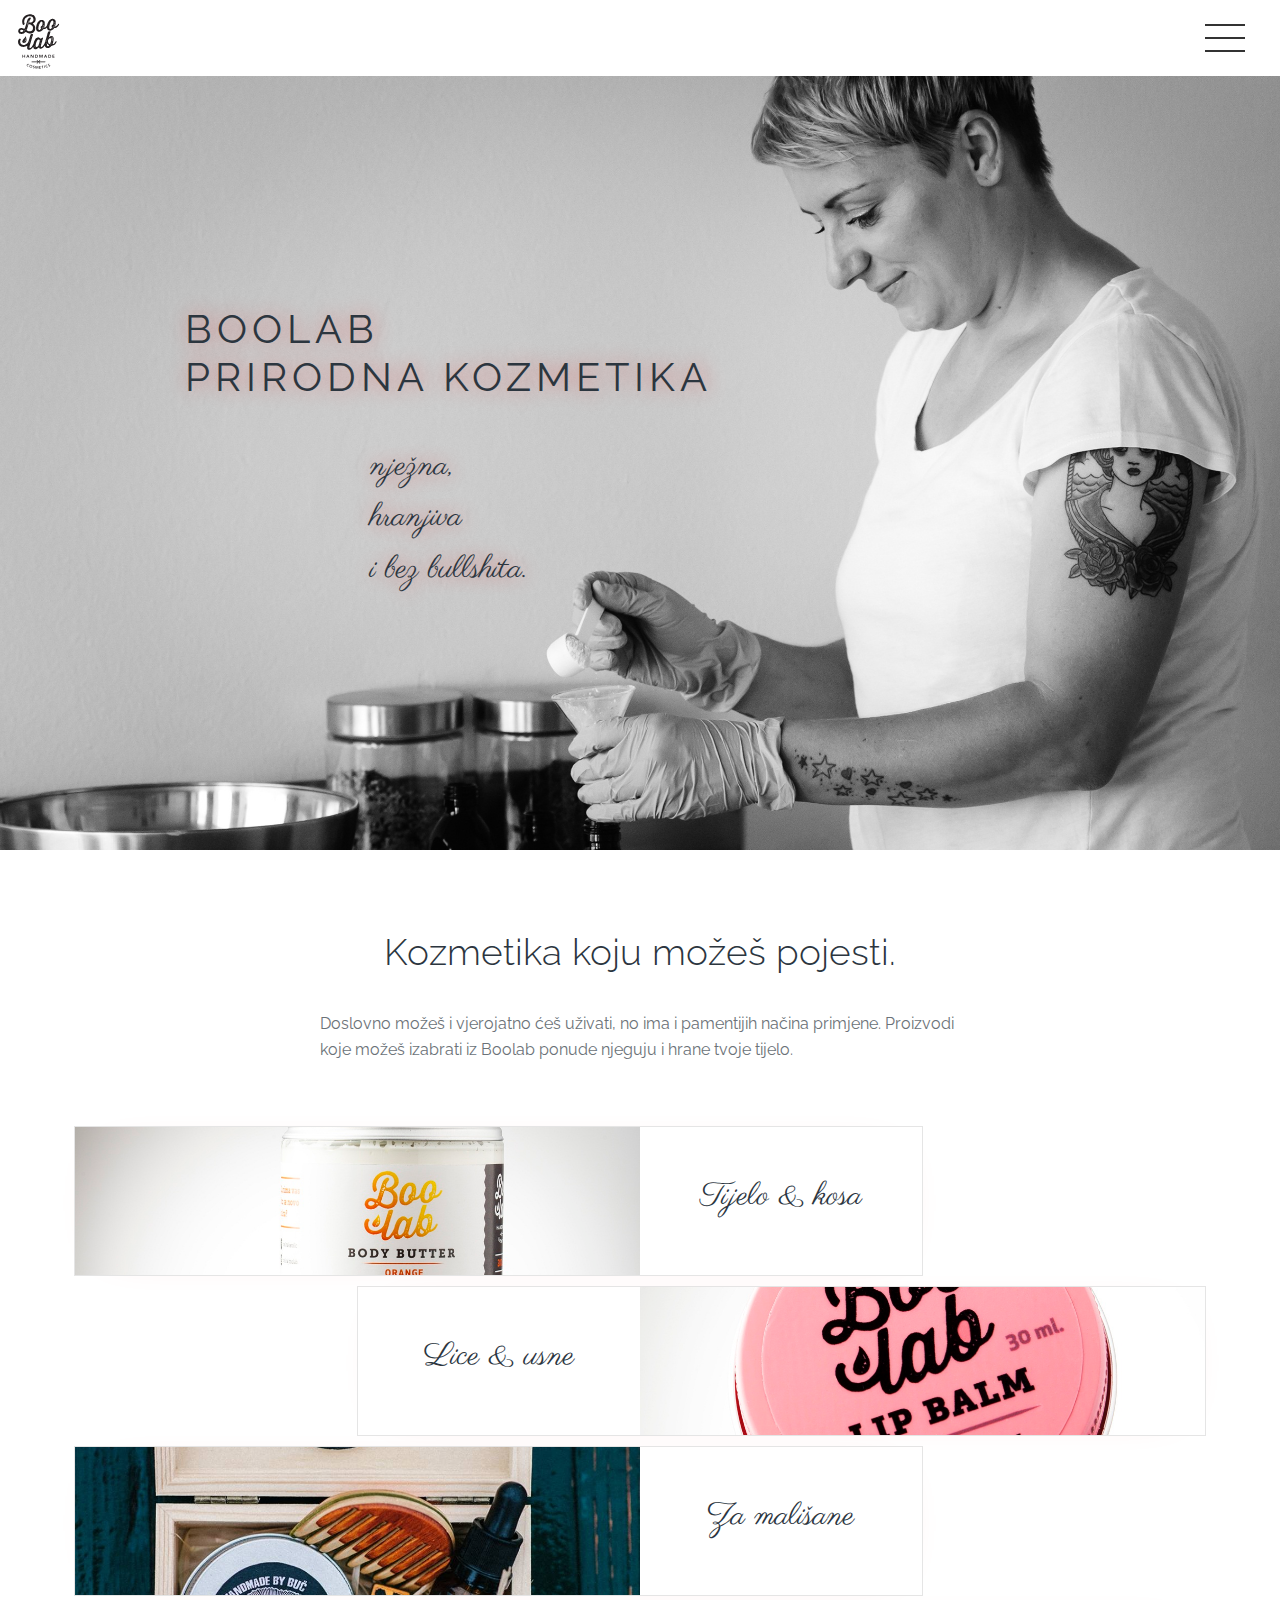
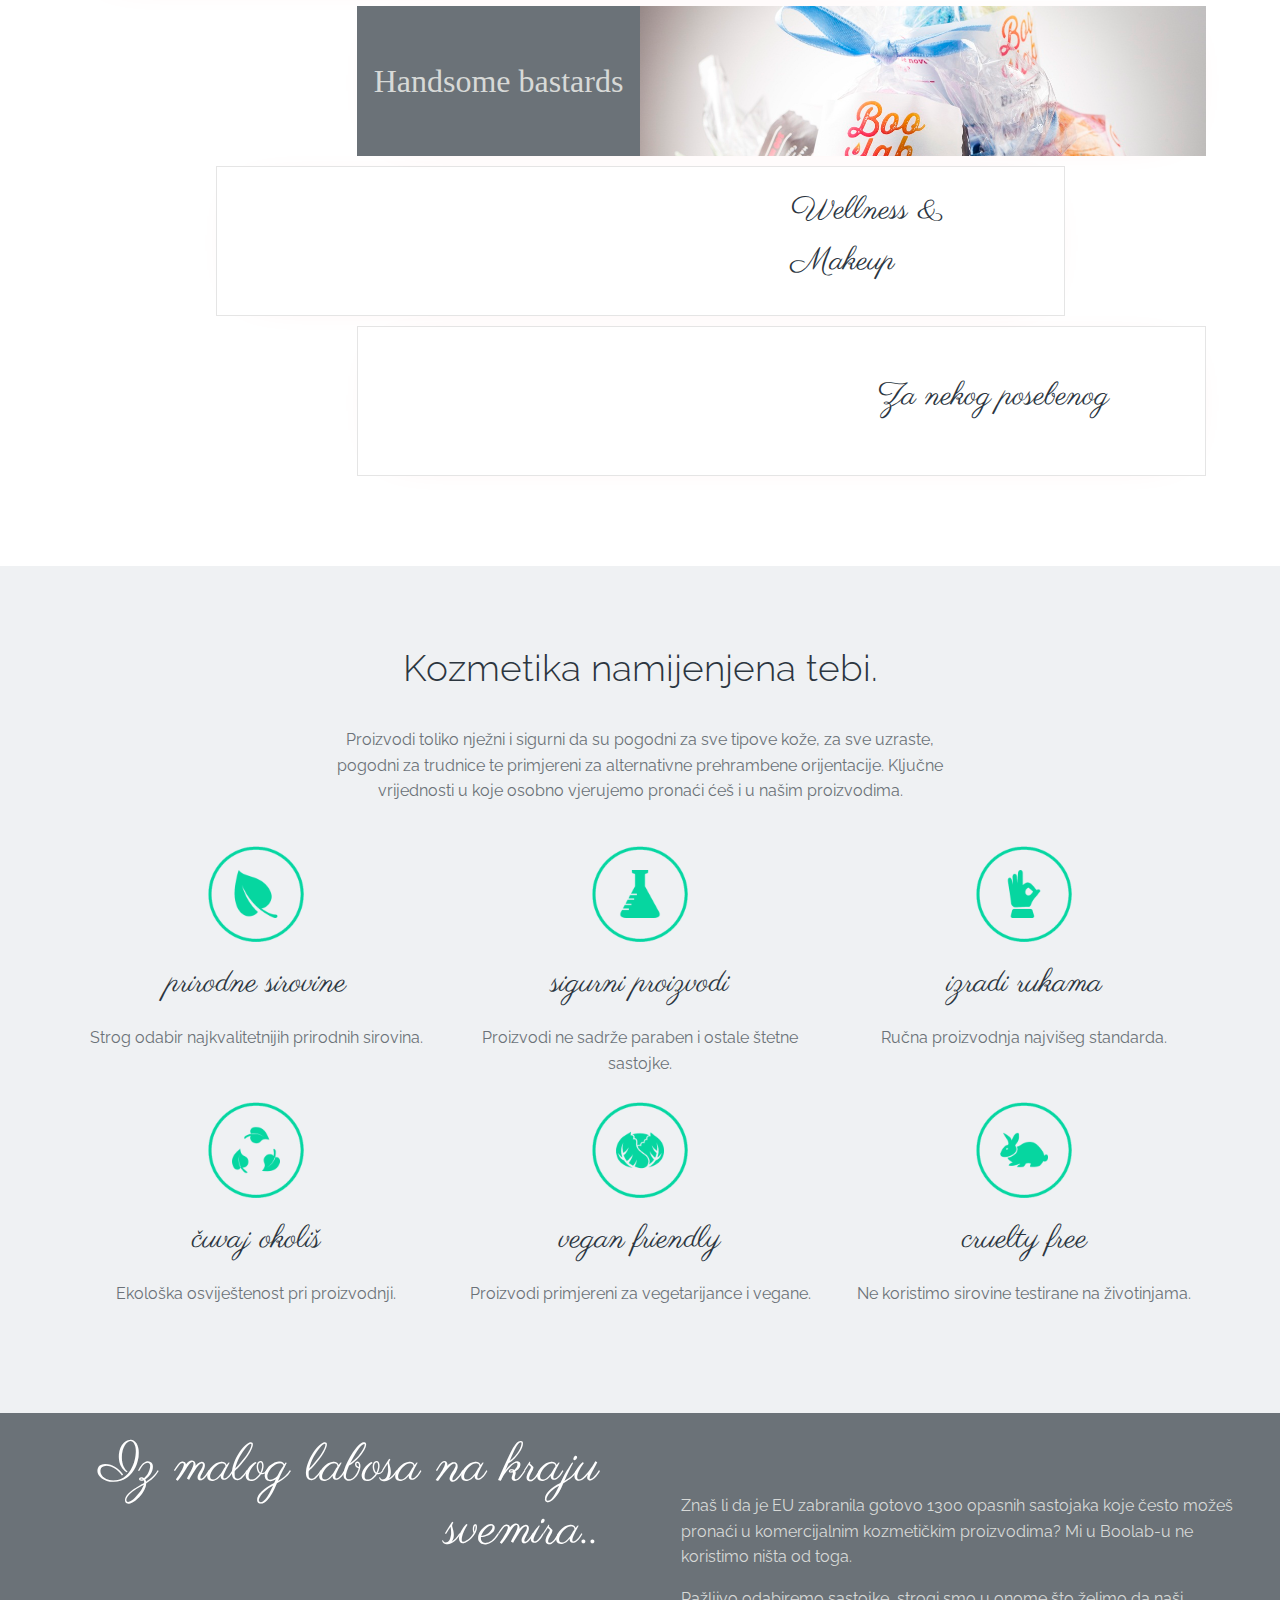
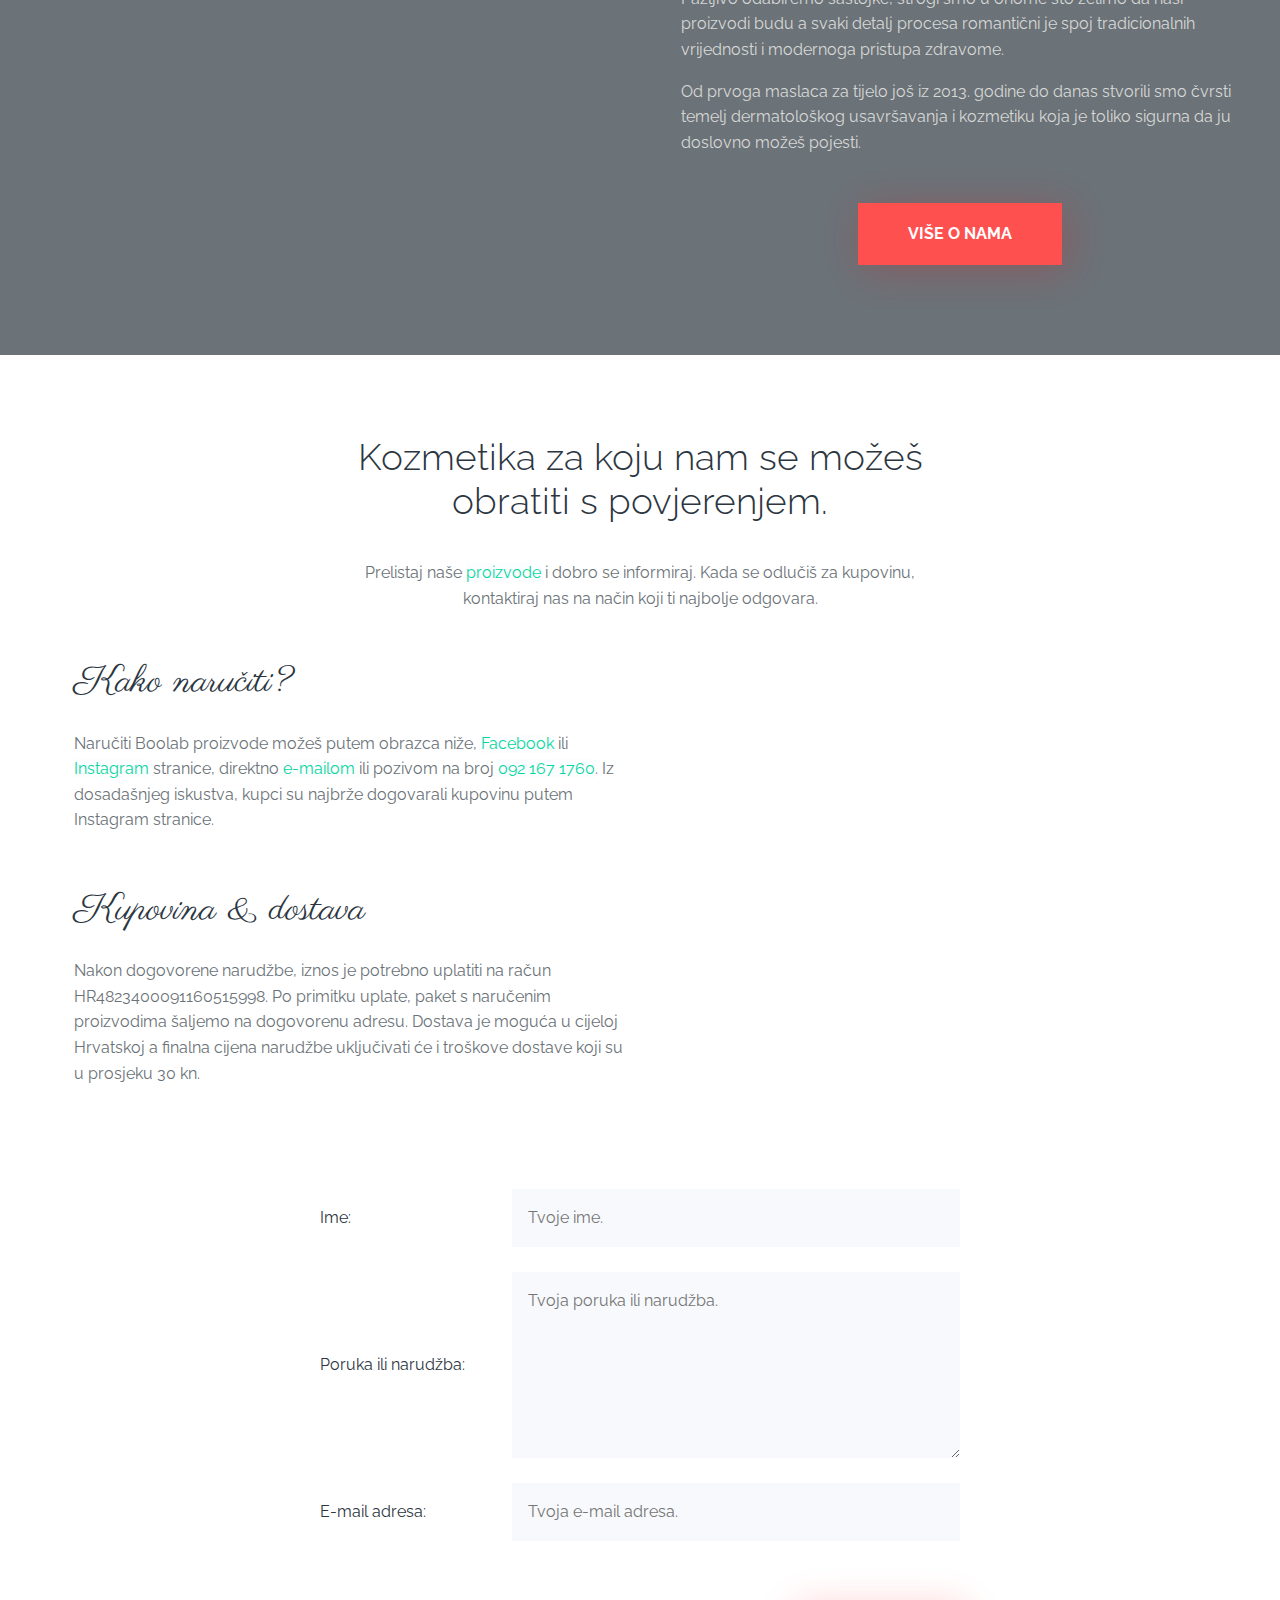
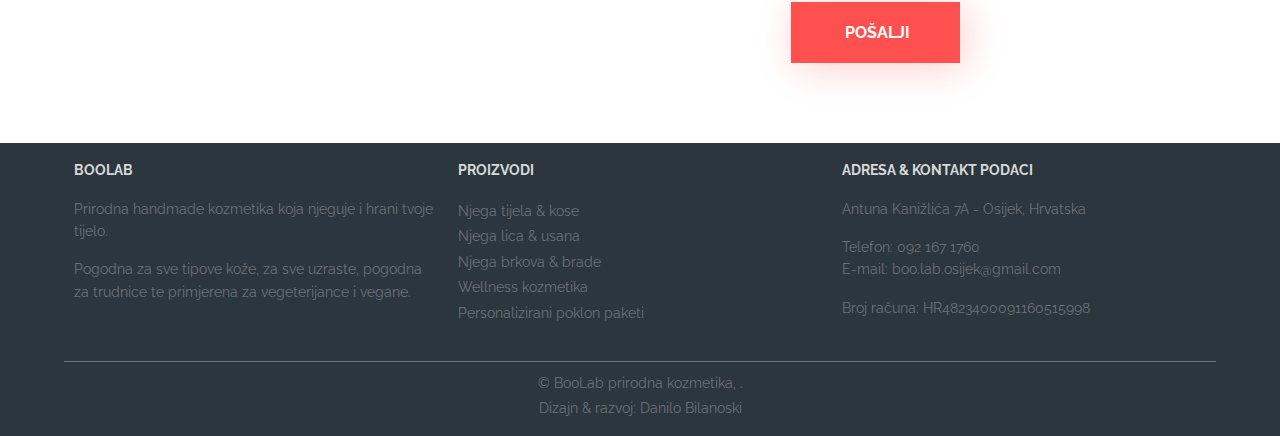
==== commit cd37a90f: "Price update 04/2020." ====
--- a/index.html
+++ b/index.html
@@ -48,7 +48,7 @@
         <li><a href="index.html">Početna</a></li>
         <li><a href="o-nama.html">O nama</a></li>
         <li><a href="proizvodi.html">Proizvodi</a></li>
-        <li><a href="katalog/BooLab_katalog_02_2019.pdf" download="Boolab_katalog">Katalog</a></li>
+        <li><a href="katalog/BooLab_katalog_04_2020.pdf" download="Boolab_katalog">Katalog</a></li>
         <li><a href="index.html#kontakt">Kontakt</a></li>
       </ul>
     </div>
@@ -59,7 +59,7 @@
           <li><a href="index.html">Početna</a></li>
           <li><a href="o-nama.html">O nama</a></li>
           <li><a href="proizvodi.html">Proizvodi</a></li>
-          <li><a href="katalog/BooLab_katalog_02_2019.pdf" download="Boolab_katalog.pdf">Katalog</a></li>
+          <li><a href="katalog/BooLab_katalog_04_2020.pdf" download="Boolab_katalog.pdf">Katalog</a></li>
           <li><a href="index.html#kontakt">Kontakt</a></li>
         </ul>
       </nav>
@@ -132,8 +132,26 @@
           </div>
         </a>
 
-        <!-- Product card 3 with accent -->
-        <a href="proizvodi.html#brkovi-brada" target="_blank" class="product-card product-card_accent card-3">
+        <!-- Product card 3 with accent2 -->
+        <a href="proizvodi.html#malisani" target="_blank" class="product-card product-card_accent2 card-3">
+          <div class="product-card_hidden flex-column flex-centered">
+            <div class="wrapper_inner">
+              <h2 class="text-paragraph">Chubby Bunny maslaci</h2>
+              <h2 class="text-paragraph">Chubby Bunny ulja</h2>
+              <h2 class="text-paragraph">Chubby Bunny sapuni</h2>
+            </div>
+          </div>
+          <div class="product-card_content flex-row">
+            <div class="col-4 product-card_image flex-column flex-centered">
+            </div>
+            <div class="col-2 product-card_description flex-column flex-centered">
+              <h2 class="script-subtitle">Za mališane</h2>
+            </div>
+          </div>
+        </a>
+
+        <!-- Product card 4 with accent -->
+        <a href="proizvodi.html#brkovi-brada" target="_blank" class="product-card product-card_accent card-4">
           <div class="product-card_hidden flex-column flex-centered">
             <div class="wrapper_inner">
               <h2 class="text-paragraph">Balzami, ulja & šamponi <span>za brkove & bradu</span></h2>
@@ -150,8 +168,8 @@
           </div>
         </a>
 
-        <!-- Product card 4 -->
-        <a href="proizvodi.html#wellness-kozmetika" target="_blank" class="product-card card-4">
+        <!-- Product card 5 -->
+        <a href="proizvodi.html#wellness-kozmetika" target="_blank" class="product-card card-5">
           <div class="product-card_hidden flex-column flex-centered">
             <div class="wrapper_inner">
               <h2 class="text-paragraph">Bombice za kupku</h2>
@@ -168,8 +186,8 @@
           </div>
         </a>
 
-        <!-- Product card 5 -->
-        <a href="proizvodi.html#poklon-paketi" target="_blank" class="product-card card-5">
+        <!-- Product card 6 -->
+        <a href="proizvodi.html#poklon-paketi" target="_blank" class="product-card card-6">
           <div class="product-card_hidden flex-column flex-centered">
             <div class="wrapper_inner">
               <h2 class="text-paragraph">Personalizirani poklon paketi</h2>
@@ -297,8 +315,7 @@
             <p class="text-paragraph">Naručiti Boolab proizvode možeš putem obrazca niže, <a href="https://hr-hr.facebook.com/martinabooLab/" target="_blank">Facebook</a> ili <a href="https://www.instagram.com/martina_boolab/?hl=hr" target="_blank">Instagram</a>
               stranice, direktno <a href="mailto:boo.lab.osijek@gmail.com">e-mailom </a>ili pozivom na broj <a href="tel:+385921671760">092 167 1760</a>. Iz dosadašnjeg iskustva, kupci su najbrže dogovarali kupovinu putem Instagram stranice.</p>
             <h2 class="script-subtitle">Kupovina & dostava</h2>
-            <p class="text-paragraph">Nakon dogovorene narudžbe, iznos je potrebno uplatiti na račun HR4823400091160515998. Po primitku uplate, paket s naručenim proizvodima šaljemo na dogovorenu adresu. Dostava je moguća u cijeloj Hrvatskoj a
-              finalna cijena narudžbe uključivati će i troškove dostave koji su u prosjeku 20 kn.</p>
+            <p class="text-paragraph">Nakon dogovorene narudžbe, iznos je potrebno uplatiti na račun HR4823400091160515998. Po primitku uplate, paket s naručenim proizvodima šaljemo na dogovorenu adresu. Dostava je moguća u cijeloj Hrvatskoj a finalna cijena narudžbe uključivati će i troškove dostave koji su u prosjeku 30 kn.</p>
           </article>
           <article class="main-contact_links col-3 flex-column flex-centered">
             <div class="flex-row">
